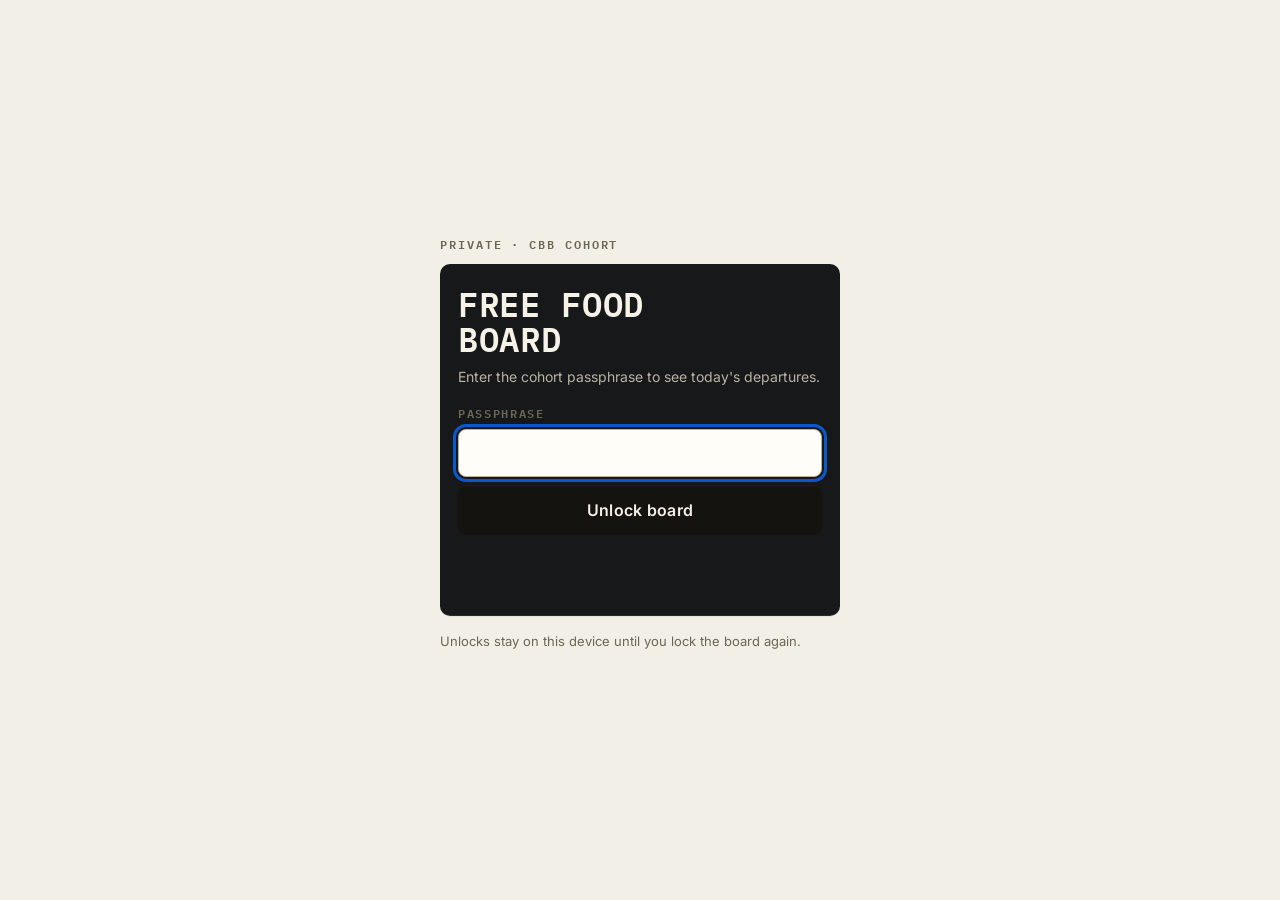
==== c-big-backs/index.html @ ddc3712e "Add the c-big-backs free food board A passphrase-gated page listing upcoming Yale events with free f" ====
<!doctype html>
<html lang="en">
<head>
<meta charset="utf-8">
<meta name="viewport" content="width=device-width, initial-scale=1, viewport-fit=cover">
<meta name="color-scheme" content="light dark">
<meta name="robots" content="noindex, nofollow">
<title>C Big Backs</title>
<link rel="preconnect" href="https://fonts.googleapis.com">
<link rel="preconnect" href="https://fonts.gstatic.com" crossorigin>
<link href="https://fonts.googleapis.com/css2?family=IBM+Plex+Mono:wght@400;500;600&family=Inter:wght@400;500;600;700&display=swap" rel="stylesheet">
<style>
:root{
  color-scheme: light dark;
  --bg:#f2efe7; --panel:#fffdf8; --board:#17181a; --board-ink:#f6f2e7;
  --ink:#141310; --ink2:#57503f; --dim:#6d6656;
  --rule:#d9d2c2; --rule2:#b9b1a0;
  --amber:#8a4b04; --amberbg:#ffe7c2;
  --go:#186339; --gobg:#d6efdf;
  --warn:#7a4a12; --warnbg:#f6e6cf;
  --focus:#0a58ca;
  --shadow:0 1px 0 rgba(0,0,0,.05);
  --topbar:56px;
}
@media (prefers-color-scheme: dark){
  :root{
    --bg:#0b0c0d; --panel:#141618; --board:#000; --board-ink:#ffd88a;
    --ink:#f1eee5; --ink2:#a9a396; --dim:#8f8a7d;
    --rule:#2b2e32; --rule2:#3d4147;
    --amber:#fbbf24; --amberbg:#3a2a05;
    --go:#5fd98d; --gobg:#0e2a1a;
    --warn:#e3b25f; --warnbg:#2e2409;
    --focus:#8cc6ff;
    --shadow:none;
  }
}
*{box-sizing:border-box}
body{
  margin:0; background:var(--bg); color:var(--ink);
  font:400 16px/1.45 Inter, system-ui, -apple-system, "Segoe UI", sans-serif;
  -webkit-text-size-adjust:100%;
}
.mono{font-family:"IBM Plex Mono", ui-monospace, SFMono-Regular, Menlo, monospace; font-variant-numeric:tabular-nums}
.wrap{max-width:720px; margin:0 auto; padding:0 12px 96px}
:focus-visible{outline:3px solid var(--focus); outline-offset:2px; border-radius:4px}
button{font:inherit; color:inherit}
a{color:inherit}

/* ---------- gate ---------- */
#gate, #boot{min-height:100svh; display:grid; place-items:center; padding:24px 16px}
.gatecard{width:100%; max-width:400px}
.gatemark{
  font-family:"IBM Plex Mono",monospace; font-weight:600; letter-spacing:.16em;
  font-size:12px; color:var(--dim); text-transform:uppercase; margin-bottom:10px;
}
.gateflap{
  background:var(--board); color:var(--board-ink); border-radius:10px;
  padding:22px 18px; box-shadow:var(--shadow);
  border-bottom:1px solid rgba(255,255,255,.08);
}
.gateflap h1{
  margin:0; font-family:"IBM Plex Mono",monospace; font-weight:600;
  font-size:clamp(26px,8vw,34px); line-height:1.05; letter-spacing:.02em;
}
.gateflap p{margin:10px 0 0; font-size:14px; color:#b9b3a4}
.gateform{margin-top:18px}
label.lbl{
  display:block; font-size:12px; letter-spacing:.14em; text-transform:uppercase;
  font-weight:600; color:var(--dim); margin-bottom:6px; font-family:"IBM Plex Mono",monospace;
}
input[type=password], input[type=text]{
  width:100%; min-height:48px; padding:12px 14px; font:500 17px/1.2 "IBM Plex Mono",monospace;
  background:var(--panel); color:var(--ink); border:1.5px solid var(--rule2); border-radius:8px;
}
input[aria-invalid=true]{border-color:#b32020}
@media (prefers-color-scheme: dark){input[aria-invalid=true]{border-color:#ff8f8f}}
.btn{
  width:100%; min-height:48px; margin-top:10px; border:0; border-radius:8px;
  background:var(--ink); color:var(--bg); font-weight:600; letter-spacing:.02em; cursor:pointer;
}
.btn:hover{opacity:.9}
.btn[disabled]{opacity:.55; cursor:progress}
/* The flap is dark in both themes, so the error takes the light red that the
   dark palette already uses. Scoped past .gateflap p, which would otherwise win. */
.gateflap .err{
  margin:10px 0 0; min-height:20px; font-size:14px; font-weight:500; color:#ff9d9d;
}
.stat{
  margin:8px 0 0; min-height:18px; font-family:"IBM Plex Mono",monospace;
  font-size:12.5px; letter-spacing:.04em; color:#b9b3a4;
}
.gatefoot{margin-top:16px; font-size:13px; color:var(--dim)}

/* ---------- top bar ---------- */
.topbar{
  position:sticky; top:0; z-index:30; background:var(--bg);
  border-bottom:1.5px solid var(--rule2);
}
.topbar .row{
  max-width:720px; margin:0 auto; padding:0 12px; height:var(--topbar);
  display:flex; align-items:center; gap:10px;
}
.brand{
  font-family:"IBM Plex Mono",monospace; font-weight:600; font-size:13px;
  letter-spacing:.18em; text-transform:uppercase; white-space:nowrap;
}
.clock{
  margin-left:auto; font-family:"IBM Plex Mono",monospace; font-size:13px;
  font-variant-numeric:tabular-nums; color:var(--ink2);
}
.lock{
  min-height:44px; min-width:44px; padding:0 10px; background:none; border:1.5px solid var(--rule2);
  border-radius:8px; font-size:13px; font-weight:600; cursor:pointer; display:flex;
  align-items:center; gap:6px;
}

/* ---------- filters ---------- */
.filters{
  display:flex; gap:8px; padding:12px 0 4px; overflow-x:auto; scrollbar-width:none;
}
.filters::-webkit-scrollbar{display:none}
.chip{
  min-height:44px; padding:0 16px; border-radius:22px; border:1.5px solid var(--rule2);
  background:var(--panel); font-size:14px; font-weight:600; cursor:pointer; white-space:nowrap;
}
.chip[aria-pressed=true]{background:var(--ink); color:var(--bg); border-color:var(--ink)}
.chip .n{opacity:.6; font-weight:500; margin-left:6px; font-variant-numeric:tabular-nums}

/* ---------- hero / next departure ---------- */
.hero{
  background:var(--board); color:var(--board-ink); border-radius:12px; padding:16px;
  margin-top:8px; position:relative; overflow:hidden; border:1px solid var(--rule);
}
.hero .kicker{
  display:flex; align-items:center; gap:8px; font-family:"IBM Plex Mono",monospace;
  font-size:11px; letter-spacing:.2em; text-transform:uppercase; color:#c9c2b1;
}
.dotlive{
  width:9px; height:9px; border-radius:50%; background:#3ddc84; flex:none;
  box-shadow:0 0 0 0 rgba(61,220,132,.7); animation:pulse 2s infinite;
}
@keyframes pulse{70%{box-shadow:0 0 0 9px rgba(61,220,132,0)}100%{box-shadow:0 0 0 0 rgba(61,220,132,0)}}
.hero .time{
  font-family:"IBM Plex Mono",monospace; font-weight:600; font-variant-numeric:tabular-nums;
  font-size:clamp(52px,17vw,76px); line-height:.92; letter-spacing:-.02em; margin:6px 0 2px;
  display:flex; align-items:baseline; gap:10px;
}
.hero .time .mer{font-size:.32em; letter-spacing:.16em; color:#c9c2b1}
.hero .in{font-family:"IBM Plex Mono",monospace; font-size:14px; color:#f0c469}
.hero h2{margin:12px 0 4px; font-size:19px; line-height:1.25; font-weight:700}
.hero .where{font-size:14px; color:#c9c2b1}
.hero .food{
  display:inline-block; margin-top:12px; padding:7px 12px; border-radius:8px;
  background:rgba(255,255,255,.1); font-size:14px; font-weight:600;
}
.hero .open{
  display:block; margin-top:14px; min-height:44px; line-height:44px; text-align:center;
  border-radius:8px; background:var(--board-ink); color:#111; font-weight:700;
  text-decoration:none; font-size:15px;
}

/* ---------- day dividers ---------- */
.day{
  position:sticky; top:var(--topbar); z-index:20; background:var(--bg);
  display:flex; align-items:baseline; gap:10px; padding:22px 2px 6px;
  border-bottom:1.5px solid var(--rule2); margin-bottom:0;
}
.day h3{
  margin:0; font-family:"IBM Plex Mono",monospace; font-size:13px; font-weight:600;
  letter-spacing:.18em; text-transform:uppercase;
}
.day .date{font-family:"IBM Plex Mono",monospace; font-size:12px; color:var(--dim); margin-left:auto}

/* ---------- rows ---------- */
.ev{border-bottom:1px solid var(--rule)}
.evbtn{
  width:100%; background:none; border:0; padding:12px 2px; text-align:left; cursor:pointer;
  display:grid; grid-template-columns:76px 1fr 18px; gap:12px; align-items:start; min-height:56px;
}
.evbtn:hover{background:color-mix(in srgb, var(--panel) 70%, transparent)}
.evtime{
  font-family:"IBM Plex Mono",monospace; font-variant-numeric:tabular-nums;
  font-weight:600; font-size:19px; line-height:1.2; padding-top:1px;
}
.evtime .mer{font-size:11px; letter-spacing:.1em; color:var(--dim); display:block; margin-top:1px}
.evtitle{display:block; font-size:16px; font-weight:600; line-height:1.3}
.evmeta{display:block; font-size:13.5px; color:var(--ink2); margin-top:3px}
.evfood{display:block; font-size:14px; font-weight:600; color:var(--amber); margin-top:5px}
.tags{display:flex; flex-wrap:wrap; gap:6px; margin-top:7px}
.tag{
  font-family:"IBM Plex Mono",monospace; font-size:10.5px; letter-spacing:.1em; text-transform:uppercase;
  font-weight:600; padding:3px 7px; border-radius:5px; background:var(--panel);
  border:1px solid var(--rule2); color:var(--ink2);
}
.tag.now{background:var(--gobg); border-color:var(--go); color:var(--go)}
.tag.soft{background:var(--warnbg); border-color:var(--warn); color:var(--warn)}
.caret{
  justify-self:end; align-self:center; width:10px; height:10px; border-right:2px solid var(--dim);
  border-bottom:2px solid var(--dim); transform:rotate(45deg); transition:transform .18s ease;
}
.evbtn[aria-expanded=true] .caret{transform:rotate(225deg)}
.ev.live{background:linear-gradient(90deg, var(--gobg), transparent 55%); box-shadow:inset 3px 0 0 var(--go)}
.ev.soft .evtitle, .ev.soft .evmeta{color:var(--dim)}
.ev.soft .evtime{opacity:.72}
.ev.soft .evfood{color:var(--warn)}
.ev.soft{box-shadow:inset 3px 0 0 var(--rule2)}

/* ---------- details ---------- */
.det{padding:2px 2px 18px 88px; font-size:14.5px}
@media (max-width:420px){.det{padding-left:8px}}
.det p{margin:0 0 10px; color:var(--ink2)}
.dl{display:grid; grid-template-columns:auto 1fr; gap:4px 12px; margin:0 0 12px}
.dl dt{
  font-family:"IBM Plex Mono",monospace; font-size:11px; letter-spacing:.1em; text-transform:uppercase;
  color:var(--dim); padding-top:3px;
}
.dl dd{margin:0; font-size:14.5px}
.posterbtn{margin:0 0 12px; padding:0; border:0; background:none; cursor:pointer; display:block}
.posterbtn img{width:100%; max-width:280px; border-radius:8px; border:1px solid var(--rule2); display:block}
.golink{
  display:inline-flex; align-items:center; min-height:44px; padding:0 14px; border-radius:8px;
  border:1.5px solid var(--rule2); background:var(--panel); font-weight:600; font-size:14px;
  text-decoration:none; cursor:pointer;
}
.ai{
  margin-top:14px; border:1px solid var(--rule2); border-radius:10px; overflow:hidden;
  background:var(--panel);
}
.ai .aihd{
  display:flex; align-items:center; gap:8px; padding:9px 12px; border-bottom:1px solid var(--rule);
  font-family:"IBM Plex Mono",monospace; font-size:11px; letter-spacing:.14em; text-transform:uppercase;
  color:var(--dim);
}
.verdict{
  font-family:"IBM Plex Mono",monospace; font-size:11px; letter-spacing:.1em; font-weight:600;
  padding:3px 7px; border-radius:5px; margin-left:auto;
}
.v-free_food{background:var(--gobg); color:var(--go)}
.v-likely{background:var(--amberbg); color:var(--amber)}
.v-unclear{background:var(--warnbg); color:var(--warn)}
.ai .aibd{padding:12px}
.meter{display:flex; align-items:center; gap:10px; margin-bottom:10px}
.meter .bar{flex:1; height:8px; border-radius:5px; background:var(--rule); overflow:hidden}
.meter .fill{height:100%; background:var(--go)}
.meter.low .fill{background:var(--warn)}
.meter .num{
  font-family:"IBM Plex Mono",monospace; font-size:13px; font-weight:600; font-variant-numeric:tabular-nums;
}
.ai .why{margin:0 0 10px; color:var(--ink2)}
.ai blockquote{
  margin:0; padding:9px 11px; border-left:3px solid var(--rule2); background:var(--bg);
  border-radius:0 6px 6px 0; font-size:13.5px; color:var(--ink2);
}
.ai .stamp{margin:10px 0 0; font-family:"IBM Plex Mono",monospace; font-size:11px; color:var(--dim)}

/* ---------- lightbox ---------- */
.lb{
  position:fixed; inset:0; z-index:60; background:rgba(0,0,0,.9);
  display:flex; flex-direction:column; align-items:center; justify-content:center;
  gap:14px; padding:16px;
}
.lb img{max-width:100%; max-height:calc(100svh - 96px); border-radius:8px; object-fit:contain}
.lbclose{
  min-height:44px; padding:0 20px; border-radius:8px; border:1.5px solid rgba(255,255,255,.42);
  background:rgba(255,255,255,.1); color:#fff; font-weight:600; cursor:pointer;
}
body.lbopen{overflow:hidden}

/* ---------- empty / submit / how / footer ---------- */
.empty{
  text-align:center; padding:44px 16px; border:1.5px dashed var(--rule2); border-radius:12px;
  margin-top:16px; color:var(--ink2);
}
.empty strong{display:block; font-size:17px; color:var(--ink); margin-bottom:6px}
.submit, .how{
  margin-top:28px; background:var(--panel); border:1.5px solid var(--rule2); border-radius:12px; padding:16px;
}
.submit h3, .how h3{
  margin:0 0 8px; font-family:"IBM Plex Mono",monospace; font-size:13px; letter-spacing:.16em;
  text-transform:uppercase;
}
.submit p, .how p{margin:0 0 10px; font-size:14.5px; color:var(--ink2)}
.how p:last-child{margin-bottom:0}
.submit ol{margin:0 0 14px; padding-left:20px; font-size:14.5px; color:var(--ink2)}
.submit li{margin-bottom:4px}
.measure{
  font-family:"IBM Plex Mono",monospace; font-size:12.5px; line-height:1.6; color:var(--dim);
  border-top:1px solid var(--rule); padding-top:10px;
}
.mailto{
  display:flex; align-items:center; justify-content:center; min-height:48px; border-radius:8px;
  background:var(--ink); color:var(--bg); font-weight:700; text-decoration:none; font-size:15px;
}
.fine{font-size:12.5px; color:var(--dim); margin:10px 0 0}
footer{margin-top:24px; font-size:12.5px; color:var(--dim); text-align:center; line-height:1.7}
[hidden]{display:none !important}
.sr{position:absolute; width:1px; height:1px; overflow:hidden; clip:rect(0 0 0 0); white-space:nowrap}
@media (prefers-reduced-motion: reduce){
  *{animation:none !important; transition:none !important}
}
@media (min-width:600px){
  .evbtn{grid-template-columns:96px 1fr 18px}
  .hero{padding:22px}
  .hero h2{font-size:22px}
}
</style>
</head>
<body>
<main>
<!-- ============ BOOT (stored passphrase, decrypting) ============ -->
<section id="boot" hidden>
  <div class="gatecard">
    <div class="gatemark">Private · CBB cohort</div>
    <div class="gateflap">
      <h1>FREE FOOD<br>BOARD</h1>
      <p class="stat" id="bootstat" role="status">Unlocking the board…</p>
    </div>
  </div>
</section>

<!-- ============ PASSPHRASE GATE ============ -->
<section id="gate" hidden>
  <div class="gatecard">
    <div class="gatemark">Private · CBB cohort</div>
    <div class="gateflap">
      <h1>FREE FOOD<br>BOARD</h1>
      <p>Enter the cohort passphrase to see today's departures.</p>
      <form class="gateform" id="gateform" novalidate>
        <label class="lbl" for="pass">Passphrase</label>
        <input id="pass" type="password" autocomplete="current-password" autocapitalize="off"
               spellcheck="false" aria-describedby="gateerr gatestat" required>
        <button class="btn" type="submit" id="gatebtn">Unlock board</button>
        <p class="err" id="gateerr" role="alert"></p>
        <p class="stat" id="gatestat" role="status"></p>
      </form>
    </div>
    <p class="gatefoot">Unlocks stay on this device until you lock the board again.</p>
  </div>
</section>

<!-- ============ BOARD ============ -->
<div id="board" hidden>
  <div class="topbar">
    <div class="row">
      <span class="brand">Free Food · Departures</span>
      <span class="clock mono" id="clock" aria-hidden="true"></span>
      <button class="lock" id="lockbtn" type="button">Lock</button>
    </div>
  </div>

  <div class="wrap">
    <div class="filters" role="group" aria-label="Filter by time range">
      <button class="chip" type="button" data-f="today" aria-pressed="false">Today <span class="n" id="n-today"></span></button>
      <button class="chip" type="button" data-f="week" aria-pressed="true">This week <span class="n" id="n-week"></span></button>
      <button class="chip" type="button" data-f="all" aria-pressed="false">All <span class="n" id="n-all"></span></button>
    </div>

    <section id="hero" aria-label="Next event"></section>

    <div id="list"></div>
    <p class="sr" role="status" id="status"></p>

    <section class="submit" id="submitpanel">
      <h3>Saw food? Add it</h3>
      <p>Anyone with a university address can put an event on the board.</p>
      <ol>
        <li>Email <span class="mono" id="semail"></span> with <strong>FREE FOOD</strong> in the subject.</li>
        <li>Paste the announcement text, or attach a photo of the poster.</li>
        <li>It gets screened and appears here, credited to your first name and last initial.</li>
      </ol>
      <a class="mailto" id="mailtolink" href="#">Email a new event</a>
      <p class="fine">Only <span class="mono">.edu</span> senders are accepted. Anything else is dropped without a reply.</p>
    </section>

    <section class="how">
      <h3>How this works</h3>
      <p>Three sources feed the board: the public Yale events calendar, department announcement
         emails, and events people email in themselves.</p>
      <p>Every listing is screened by a Claude model before it reaches the board. The model decides
         whether the food is real and free, and its verdict, confidence, and the line of source text
         it leaned on are shown under each event, so you can judge the call yourself.</p>
      <p class="measure" id="measure" hidden></p>
    </section>

    <footer>
      <span id="updated"></span>
    </footer>
  </div>
</div>

<!-- ============ POSTER LIGHTBOX ============ -->
<div class="lb" id="lightbox" role="dialog" aria-modal="true" aria-label="Event poster" hidden>
  <img id="lbimg" alt="">
  <button class="lbclose" id="lbclose" type="button">Close poster</button>
</div>
</main>

<script>
/* ================= DATA =================
   The page ships with no event content. Everything below the gate comes from
   events.enc, which is PBKDF2 + AES-GCM over the JSON described in
   freefood/README.md and is only readable with the cohort passphrase. */
let DATA = null;
let BOX = null;                 // the parsed envelope, kept so a retry does not refetch
let INDEX = new Map();          // id -> event, for the poster lightbox

const b64 = s => Uint8Array.from(atob(s), c => c.charCodeAt(0));

function loadErr(){ const e = new Error("events.enc could not be loaded"); e.kind = "load"; return e; }

async function fetchBox(){
  if (BOX) return BOX;
  let res;
  try { res = await fetch("events.enc?v=" + Date.now(), { cache: "no-store" }); }
  catch(e){ throw loadErr(); }
  if (!res.ok) throw loadErr();
  let box;
  try { box = await res.json(); } catch(e){ throw loadErr(); }
  if (!box || !box.salt || !box.iv || !box.ct || !box.iter) throw loadErr();
  BOX = box;
  return box;
}

// Throws with kind "load" when the file is missing or malformed, and plainly
// (from crypto.subtle.decrypt) when the passphrase is wrong.
async function decryptBoard(pw){
  const box = await fetchBox();
  if (!window.crypto || !crypto.subtle) throw loadErr();
  const base = await crypto.subtle.importKey('raw', new TextEncoder().encode(pw), 'PBKDF2', false, ['deriveKey']);
  const key = await crypto.subtle.deriveKey(
    { name:'PBKDF2', salt:b64(box.salt), iterations:box.iter, hash:'SHA-256' },
    base, { name:'AES-GCM', length:256 }, false, ['decrypt']);
  const pt = await crypto.subtle.decrypt({ name:'AES-GCM', iv:b64(box.iv) }, key, b64(box.ct));
  const data = JSON.parse(new TextDecoder().decode(pt));
  data.events = (data.events || []).filter(e => e && e.start && e.id && e.eval);
  return data;
}

/* ================= TIME ================= */
const TZ = "America/New_York";
const fmt = (o) => new Intl.DateTimeFormat("en-US", Object.assign({timeZone:TZ}, o));
const fT   = fmt({hour:"numeric", minute:"2-digit"});
const fDay = fmt({weekday:"long"});
const fDat = fmt({month:"short", day:"numeric"});
const fFull= fmt({weekday:"short", month:"short", day:"numeric", hour:"numeric", minute:"2-digit"});
const fClk = fmt({hour:"numeric", minute:"2-digit"});
const fWd  = fmt({weekday:"short"});

// Day key in the board's timezone, so grouping never drifts with the viewer's clock.
const fKey = fmt({year:"numeric", month:"2-digit", day:"2-digit"});
const dayKey = (d) => fKey.format(d);

// "1:30 PM" -> { hm: "1:30", mer: "PM" }, so the board can set them at different sizes.
function splitTime(d){
  const parts = fT.formatToParts(d);
  const mer = (parts.find(p => p.type === "dayPeriod") || {value:""}).value;
  const hm = parts.filter(p => p.type === "hour" || p.type === "minute" ||
                              (p.type === "literal" && p.value === ":"))
                  .map(p => p.value).join("");
  return { hm, mer };
}

function boardNow(){ return new Date(); }

const endOf = (e) => e.end ? new Date(e.end) : new Date(new Date(e.start).getTime() + 60*60*1000);
const isLive = (e, now) => new Date(e.start) <= now && now < endOf(e);
const isOver = (e, now) => endOf(e) <= now;

function relative(start, now){
  const ms = start - now, m = Math.round(ms/60000);
  if (m < 60) return "in " + m + " min";
  const h = Math.floor(m/60), r = m % 60;
  if (h < 12) return "in " + h + "h" + (r ? " " + r + "m" : "");
  const d = Math.round(m/1440);
  return "in " + d + " day" + (d === 1 ? "" : "s");
}

function dayLabel(d, now){
  const k = dayKey(d), today = dayKey(now);
  const tm = new Date(now.getTime() + 864e5);
  if (k === today) return "Today";
  if (k === dayKey(tm)) return "Tomorrow";
  return fDay.format(d);
}

/* ================= GATE =================
   The salt is new on every publish, so the passphrase itself is what is
   remembered, not a derived key or an "unlocked" flag. */
const KEY = "ff.board.pass";
const boot = document.getElementById("boot");
const bootstat = document.getElementById("bootstat");
const gate = document.getElementById("gate");
const board = document.getElementById("board");
const gateerr = document.getElementById("gateerr");
const gatestat = document.getElementById("gatestat");
const gatebtn = document.getElementById("gatebtn");
const pass = document.getElementById("pass");

const LOAD_MSG = "The list could not be loaded. Check your connection and try again.";
const PASS_MSG = "That passphrase did not unlock the board. Check for a stray space and try again.";

function savedPass(){ try { return localStorage.getItem(KEY) || ""; } catch(e){ return ""; } }
function rememberPass(p){ try { localStorage.setItem(KEY, p); } catch(e){} }
function forgetPass(){ try { localStorage.removeItem(KEY); } catch(e){} }

function showGate(msg){
  boot.hidden = true;
  board.hidden = true;
  gate.hidden = false;
  gateerr.textContent = msg || "";
  gatestat.textContent = "";
  pass.focus();
}

function showBoard(){
  boot.hidden = true;
  gate.hidden = true;
  board.hidden = false;
  INDEX = new Map(DATA.events.map(e => [e.id, e]));
  fillSubmit();
  fillMeasure();
  sig = null;
  render();
  tick();
}

function busy(on){
  gatebtn.disabled = on;
  gatebtn.textContent = on ? "Unlocking…" : "Unlock board";
  gatestat.textContent = on ? "Fetching the list and deriving the key. This takes a moment on a phone." : "";
}

document.getElementById("gateform").addEventListener("submit", async (ev) => {
  ev.preventDefault();
  const value = pass.value.trim();
  gateerr.textContent = "";
  if (!value){
    pass.setAttribute("aria-invalid","true");
    gateerr.textContent = PASS_MSG;
    pass.focus();
    return;
  }
  busy(true);
  try {
    DATA = await decryptBoard(value);
  } catch(err){
    busy(false);
    if (err && err.kind === "load"){
      pass.removeAttribute("aria-invalid");
      gateerr.textContent = LOAD_MSG;
    } else {
      pass.setAttribute("aria-invalid","true");
      gateerr.textContent = PASS_MSG;
    }
    pass.focus();
    return;
  }
  busy(false);
  pass.removeAttribute("aria-invalid");
  pass.value = "";
  rememberPass(value);
  showBoard();
});

document.getElementById("lockbtn").addEventListener("click", () => {
  forgetPass();
  DATA = null; BOX = null; INDEX = new Map();
  document.getElementById("list").innerHTML = "";
  document.getElementById("hero").innerHTML = "";
  pass.value = "";
  pass.removeAttribute("aria-invalid");
  showGate("");
});

/* ================= RENDER ================= */
let filter = "week";
const esc = (s) => String(s == null ? "" : s).replace(/[&<>"]/g, c => ({"&":"&amp;","<":"&lt;",">":"&gt;",'"':"&quot;"}[c]));
const SRC = { calendar:"Yale calendar", inbox:"Email announcement", submitted:"Submitted" };
const VERD = { free_food:"Free food", likely:"Likely", unclear:"Unclear" };
const srcLabel = (e) => SRC[e.source] || "Source";
const isPosterUrl = (e) => typeof e.url === "string" && e.url.indexOf("#poster-") === 0;

// "This week" = today through the end of the coming Sunday, counted in board time
// by walking whole days rather than by adding milliseconds, so a DST shift or a
// late-evening "now" cannot push the boundary onto the wrong date.
function weekKeys(now){
  const keys = new Set();
  let d = new Date(now);
  for (let i = 0; i < 8; i++){
    keys.add(dayKey(d));
    if (fWd.format(d) === "Sun") break;
    d = new Date(d.getTime() + 864e5);
  }
  return keys;
}

function inRange(e, now, f, wk){
  if (f === "all") return true;
  const s = new Date(e.start);
  if (f === "today") return dayKey(s) === dayKey(now);
  return (wk || weekKeys(now)).has(dayKey(s));
}

function eventRow(e, now){
  const s = new Date(e.start);
  const t = splitTime(s);
  const live = isLive(e, now);
  const soft = e.eval.confidence < 0.7;
  const tags = [];
  if (live) tags.push('<span class="tag now">Happening now</span>');
  tags.push('<span class="tag">' + esc(srcLabel(e)) + (e.submitted_by ? " · " + esc(e.submitted_by) : "") + '</span>');
  if (soft) tags.push('<span class="tag soft">' + esc(VERD[e.eval.verdict] || e.eval.verdict) + " · " + e.eval.confidence.toFixed(2) + '</span>');

  return '' +
  '<article class="ev' + (live ? " live" : "") + (soft ? " soft" : "") + '">' +
    '<h4 class="sr">' + esc(e.title) + '</h4>' +
    '<button class="evbtn" type="button" aria-expanded="false" aria-controls="d-' + esc(e.id) + '" data-id="' + esc(e.id) + '">' +
      '<span class="evtime">' + esc(t.hm) + '<span class="mer">' + esc(t.mer) + (live ? " · NOW" : "") + '</span></span>' +
      '<span>' +
        '<span class="evtitle">' + esc(e.title) + '</span>' +
        '<span class="evmeta">' + esc(e.location) + (e.room ? " · " + esc(e.room) : "") + '</span>' +
        (e.food ? '<span class="evfood">' + esc(e.food) + '</span>' : "") +
        '<span class="tags">' + tags.join("") + '</span>' +
      '</span>' +
      '<span class="caret" aria-hidden="true"></span>' +
    '</button>' +
    '<div class="det" id="d-' + esc(e.id) + '" hidden>' + details(e) + '</div>' +
  '</article>';
}

function details(e){
  const ev = e.eval, pct = Math.round(ev.confidence * 100);
  const low = ev.confidence < 0.7;
  const poster = isPosterUrl(e) && e.poster && e.poster.src ? e.poster : null;
  let h = e.description ? '<p>' + esc(e.description) + '</p>' : "";
  if (poster){
    h += '<button class="posterbtn" type="button" data-poster="' + esc(e.id) + '">' +
         '<img src="' + esc(poster.src) + '" alt="' + esc(poster.alt || ("Poster for " + e.title)) + '"></button>';
  }
  h += '<dl class="dl">';
  if (e.host) h += '<dt>Host</dt><dd>' + esc(e.host) + '</dd>';
  h += '<dt>Where</dt><dd>' + esc(e.location) + (e.room ? ", " + esc(e.room) : "") + '</dd>';
  h += '<dt>Ends</dt><dd>' + (e.end ? esc(fT.format(new Date(e.end))) : "Not stated") + '</dd>';
  h += '<dt>Source</dt><dd>' +
       (e.source === "submitted" && e.submitted_by ? "Submitted by " + esc(e.submitted_by) : esc(srcLabel(e))) +
       '</dd>';
  if (e.added_at) h += '<dt>Added</dt><dd>' + esc(fFull.format(new Date(e.added_at))) + '</dd>';
  h += '</dl>';
  h += poster
    ? '<button class="golink" type="button" data-poster="' + esc(e.id) + '">Open the poster</button>'
    : '<a class="golink" href="' + esc(e.url) + '" target="_blank" rel="noopener">Open event page ↗</a>';
  h += '<div class="ai">' +
    '<div class="aihd">AI review <span class="verdict v-' + esc(ev.verdict) + '">' + esc(VERD[ev.verdict] || ev.verdict) + '</span></div>' +
    '<div class="aibd">' +
      '<div class="meter' + (low ? " low" : "") + '">' +
        '<span class="num">' + ev.confidence.toFixed(2) + '</span>' +
        '<span class="bar" role="img" aria-label="Confidence ' + pct + ' percent"><span class="fill" style="width:' + pct + '%"></span></span>' +
      '</div>' +
      '<p class="why">' + esc(ev.reasoning) + '</p>' +
      (ev.evidence ? '<blockquote>' + esc(ev.evidence) + '</blockquote>' : "") +
      '<p class="stamp">' + esc(ev.model) + (ev.evaluated_at ? " · " + esc(fFull.format(new Date(ev.evaluated_at))) : "") + '</p>' +
    '</div></div>';
  return h;
}

function heroHTML(e, now){
  if (!e) return "";
  const s = new Date(e.start);
  const t = splitTime(s);
  const live = isLive(e, now);
  return '' +
  '<div class="hero">' +
    '<div class="kicker">' + (live
      ? '<span class="dotlive"></span> Happening now · ends ' + esc(fT.format(endOf(e)))
      : 'Next departure · ' + esc(dayLabel(s, now))) + '</div>' +
    '<div class="time">' + esc(t.hm) + '<span class="mer">' + esc(t.mer) + '</span></div>' +
    (live ? '' : '<div class="in">' + esc(relative(s, now)) + '</div>') +
    '<h2>' + esc(e.title) + '</h2>' +
    '<div class="where">' + esc(e.location) + (e.room ? " · " + esc(e.room) : "") + '</div>' +
    (e.food ? '<div class="food">' + esc(e.food) + '</div>' : "") +
    '<a class="open" href="#d-' + esc(e.id) + '" data-jump="' + esc(e.id) + '">Details and AI review</a>' +
  '</div>';
}

let sig = null;

function render(){
  if (!DATA) return;
  const now = boardNow();
  const wk = weekKeys(now);
  const upcoming = DATA.events
    .filter(e => !isOver(e, now))
    .sort((a,b) => new Date(a.start) - new Date(b.start));

  document.getElementById("n-today").textContent = upcoming.filter(e => inRange(e, now, "today", wk)).length;
  document.getElementById("n-week").textContent  = upcoming.filter(e => inRange(e, now, "week", wk)).length;
  document.getElementById("n-all").textContent   = upcoming.length;

  const shown = upcoming.filter(e => inRange(e, now, filter, wk));

  // Repaint only when the board actually changes. The minute timer would
  // otherwise rebuild the list and snap every open details panel shut.
  const next = filter + "|" + shown.map(e => e.id + (isLive(e, now) ? "!" : "")).join(",") +
               "|" + (shown[0] ? relative(new Date(shown[0].start), now) : "");
  if (next === sig) return;
  sig = next;

  document.getElementById("hero").innerHTML = heroHTML(shown[0], now);
  document.getElementById("status").textContent =
    shown.length + (shown.length === 1 ? " event" : " events") + " on the board.";

  const list = document.getElementById("list");
  if (!shown.length){
    list.innerHTML = '<div class="empty"><strong>Nothing on the board.</strong>' +
      'No screened events in this range. Try <em>All</em>, or send one in below.</div>';
  } else {
    let html = "", key = null;
    shown.forEach(e => {
      const s = new Date(e.start), k = dayKey(s);
      if (k !== key){
        key = k;
        html += '<div class="day"><h3>' + esc(dayLabel(s, now)) + '</h3>' +
                '<span class="date">' + esc(fDat.format(s)) + '</span></div>';
      }
      html += eventRow(e, now);
    });
    list.innerHTML = html;
  }

  document.getElementById("updated").textContent = DATA.generated_at
    ? "Board updated " + fFull.format(new Date(DATA.generated_at)) + " · " + upcoming.length + " upcoming"
    : upcoming.length + " upcoming";
}

/* ================= POSTER LIGHTBOX ================= */
const lb = document.getElementById("lightbox");
const lbimg = document.getElementById("lbimg");
const lbclose = document.getElementById("lbclose");
let lbOpener = null;

function openPoster(id, opener){
  const e = INDEX.get(id);
  if (!e || !e.poster || !e.poster.src) return;
  lbimg.src = e.poster.src;
  lbimg.alt = e.poster.alt || ("Poster for " + e.title);
  lb.hidden = false;
  document.body.classList.add("lbopen");
  lbOpener = opener || null;
  lbclose.focus();
}

function closePoster(){
  if (lb.hidden) return;
  lb.hidden = true;
  document.body.classList.remove("lbopen");
  lbimg.removeAttribute("src");
  if (lbOpener) lbOpener.focus();
  lbOpener = null;
}

lbclose.addEventListener("click", closePoster);
lb.addEventListener("click", (ev) => { if (ev.target === lb) closePoster(); });
document.addEventListener("keydown", (ev) => { if (ev.key === "Escape") closePoster(); });

/* ================= INTERACTION ================= */
document.getElementById("list").addEventListener("click", (ev) => {
  const p = ev.target.closest("[data-poster]");
  if (p){ ev.preventDefault(); openPoster(p.getAttribute("data-poster"), p); return; }
  const btn = ev.target.closest(".evbtn");
  if (!btn) return;
  const panel = document.getElementById("d-" + btn.dataset.id);
  const open = btn.getAttribute("aria-expanded") === "true";
  btn.setAttribute("aria-expanded", open ? "false" : "true");
  panel.hidden = open;
});

document.getElementById("hero").addEventListener("click", (ev) => {
  const a = ev.target.closest("[data-jump]");
  if (!a) return;
  ev.preventDefault();
  const btn = document.querySelector('.evbtn[data-id="' + a.dataset.jump + '"]');
  if (!btn) return;
  if (btn.getAttribute("aria-expanded") !== "true") btn.click();
  btn.scrollIntoView({block:"center", behavior:
    matchMedia("(prefers-reduced-motion: reduce)").matches ? "auto" : "smooth"});
  btn.focus();
});

document.querySelectorAll(".chip").forEach(c => {
  c.addEventListener("click", () => {
    filter = c.dataset.f;
    document.querySelectorAll(".chip").forEach(o =>
      o.setAttribute("aria-pressed", String(o.dataset.f === filter)));
    render();
  });
});

/* ================= SUBMIT PANEL + MEASUREMENT ================= */
function fillSubmit(){
  const mail = DATA.submit_email;
  const panel = document.getElementById("submitpanel");
  if (!mail){ panel.hidden = true; return; }
  panel.hidden = false;
  document.getElementById("semail").textContent = mail;
  document.getElementById("mailtolink").href =
    "mailto:" + mail + "?subject=" + encodeURIComponent("FREE FOOD") +
    "&body=" + encodeURIComponent(
      "What: \nWhen: \nWhere (building + room): \nFood: \nLink or attach the poster photo: \n\nSent from the Free Food Board.");
}

// e.g. "Last checked against 23 hand-labelled events: precision 1.00, recall 1.00 (claude-haiku-4-5, Sep 9)"
function fillMeasure(){
  const el = document.getElementById("measure");
  const m = DATA.eval_measure;
  if (!m){ el.hidden = true; el.textContent = ""; return; }
  const when = m.measured_at ? ", " + fDat.format(new Date(m.measured_at)) : "";
  el.textContent =
    "Last checked against " + m.n + " hand-labelled events: precision " +
    Number(m.precision).toFixed(2) + ", recall " + Number(m.recall).toFixed(2) +
    " (" + m.model + when + ")";
  el.hidden = false;
}

/* ================= CLOCK ================= */
function tick(){
  if (!DATA) return;
  document.getElementById("clock").textContent = fClk.format(boardNow());
}
setInterval(() => { tick(); if (!board.hidden) render(); }, 60000);

/* ================= BOOT ================= */
(async function start(){
  const saved = savedPass();
  if (!saved){ showGate(""); return; }
  boot.hidden = false;
  try {
    DATA = await decryptBoard(saved);
  } catch(err){
    if (err && err.kind === "load"){
      showGate(LOAD_MSG);
    } else {
      forgetPass();
      showGate("The board's passphrase has changed. Enter the new one.");
    }
    return;
  }
  showBoard();
})();
</script>
</body>
</html>
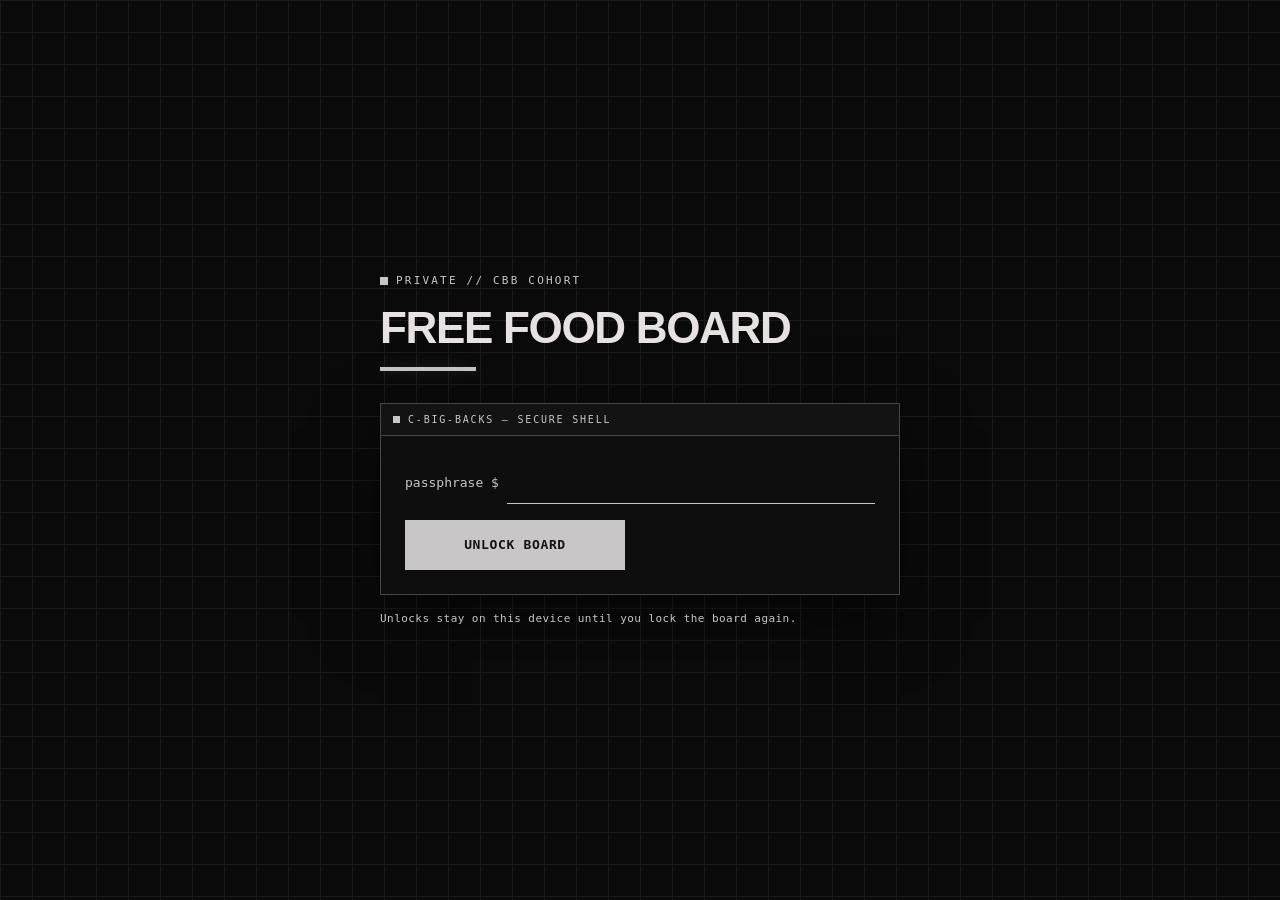
==== commit 4f8e84da: "Restyle the free food board to match the site Site tokens, fonts, buttons, nav and footer treatment," ====
--- a/c-big-backs/index.html
+++ b/c-big-backs/index.html
@@ -3,337 +3,458 @@
 <head>
 <meta charset="utf-8">
 <meta name="viewport" content="width=device-width, initial-scale=1, viewport-fit=cover">
-<meta name="color-scheme" content="light dark">
+<meta name="color-scheme" content="dark">
 <meta name="robots" content="noindex, nofollow">
 <title>C Big Backs</title>
 <link rel="preconnect" href="https://fonts.googleapis.com">
 <link rel="preconnect" href="https://fonts.gstatic.com" crossorigin>
-<link href="https://fonts.googleapis.com/css2?family=IBM+Plex+Mono:wght@400;500;600&family=Inter:wght@400;500;600;700&display=swap" rel="stylesheet">
+<link href="https://fonts.googleapis.com/css2?family=JetBrains+Mono:wght@400;500;700&family=Geist:wght@400;600;700&display=swap" rel="stylesheet">
+<link rel="icon" href="../favicon.svg">
 <style>
+/* Standalone page: the site's tokens (assets/css/tokens.css) and the component
+   conventions from assets/css/base.css are inlined rather than linked, so the
+   board stays a single self-contained file behind the passphrase. Values are
+   copied, not approximated. */
 :root{
-  color-scheme: light dark;
-  --bg:#f2efe7; --panel:#fffdf8; --board:#17181a; --board-ink:#f6f2e7;
-  --ink:#141310; --ink2:#57503f; --dim:#6d6656;
-  --rule:#d9d2c2; --rule2:#b9b1a0;
-  --amber:#8a4b04; --amberbg:#ffe7c2;
-  --go:#186339; --gobg:#d6efdf;
-  --warn:#7a4a12; --warnbg:#f6e6cf;
-  --focus:#0a58ca;
-  --shadow:0 1px 0 rgba(0,0,0,.05);
+  color-scheme: dark;
+
+  --color-bg:#0A0A0B;
+  --color-surface:#141313;
+  --color-surface-elevated:#1c1b1b;
+  --color-surface-lowest:#0e0e0e;
+  --color-surface-highest:#2b2a2a;
+  --color-border:#27272A;
+  --color-border-variant:#46464a;
+  --color-text:#e5e2e1;
+  --color-text-muted:#c7c6ca;
+  --color-primary:#c8c6c7;
+  --color-primary-on:#141313;
+  --color-danger:#ff9d9d;
+
+  --font-display:'Geist', sans-serif;
+  --font-mono:'JetBrains Mono', ui-monospace, SFMono-Regular, Menlo, monospace;
+
+  --space-unit:4px;
+  --space-1:calc(var(--space-unit) * 1);
+  --space-2:calc(var(--space-unit) * 2);
+  --space-3:calc(var(--space-unit) * 3);
+  --space-4:calc(var(--space-unit) * 4);
+  --space-6:calc(var(--space-unit) * 6);
+  --space-8:calc(var(--space-unit) * 8);
+  --space-12:calc(var(--space-unit) * 12);
+  --space-16:calc(var(--space-unit) * 16);
+
+  --radius:0px;
+  --grid-cell:32px;
   --topbar:56px;
 }
-@media (prefers-color-scheme: dark){
-  :root{
-    --bg:#0b0c0d; --panel:#141618; --board:#000; --board-ink:#ffd88a;
-    --ink:#f1eee5; --ink2:#a9a396; --dim:#8f8a7d;
-    --rule:#2b2e32; --rule2:#3d4147;
-    --amber:#fbbf24; --amberbg:#3a2a05;
-    --go:#5fd98d; --gobg:#0e2a1a;
-    --warn:#e3b25f; --warnbg:#2e2409;
-    --focus:#8cc6ff;
-    --shadow:none;
-  }
-}
-*{box-sizing:border-box}
+
+*, *::before, *::after{box-sizing:border-box}
 body{
-  margin:0; background:var(--bg); color:var(--ink);
-  font:400 16px/1.45 Inter, system-ui, -apple-system, "Segoe UI", sans-serif;
-  -webkit-text-size-adjust:100%;
-}
-.mono{font-family:"IBM Plex Mono", ui-monospace, SFMono-Regular, Menlo, monospace; font-variant-numeric:tabular-nums}
-.wrap{max-width:720px; margin:0 auto; padding:0 12px 96px}
-:focus-visible{outline:3px solid var(--focus); outline-offset:2px; border-radius:4px}
+  margin:0; background:var(--color-bg); color:var(--color-text);
+  font-family:var(--font-display); font-size:16px; line-height:1.5;
+  overflow-x:hidden; -webkit-text-size-adjust:100%;
+}
+img{max-width:100%; display:block}
+a{color:inherit; text-decoration:none}
 button{font:inherit; color:inherit}
-a{color:inherit}
-
-/* ---------- gate ---------- */
-#gate, #boot{min-height:100svh; display:grid; place-items:center; padding:24px 16px}
-.gatecard{width:100%; max-width:400px}
+
+/* Nothing in the board may widen the page: long unbroken tokens (a pasted URL
+   in a title, a run-on location string) break anywhere rather than pushing the
+   layout sideways. Belt and braces alongside the per-link max-width below. */
+h1,h2,h3,h4,p,li,dt,dd,span,a,blockquote,div{overflow-wrap:anywhere}
+a{max-width:100%}
+
+.mono{font-family:var(--font-mono); font-variant-numeric:tabular-nums}
+.wrap{max-width:720px; margin:0 auto; padding:0 var(--space-3) var(--space-16)}
+:focus-visible{outline:2px solid var(--color-primary); outline-offset:2px}
+[hidden]{display:none !important}
+.sr{position:absolute; width:1px; height:1px; overflow:hidden; clip:rect(0 0 0 0); white-space:nowrap}
+
+/* Grid background and the cursor-following grid glow, from base.css. */
+.u-grid-bg{
+  background-image:
+    linear-gradient(to right, var(--color-surface-elevated) 1px, transparent 1px),
+    linear-gradient(to bottom, var(--color-surface-elevated) 1px, transparent 1px);
+  background-size:var(--grid-cell) var(--grid-cell);
+}
+.u-cursor-glow{
+  position:absolute; inset:0; z-index:1; pointer-events:none;
+  background-image:
+    linear-gradient(to right, color-mix(in srgb, var(--color-primary) 45%, transparent) 1px, transparent 1px),
+    linear-gradient(to bottom, color-mix(in srgb, var(--color-primary) 45%, transparent) 1px, transparent 1px);
+  background-size:var(--grid-cell) var(--grid-cell);
+  -webkit-mask-image:radial-gradient(circle at var(--glow-x,50%) var(--glow-y,50%), black 0%, transparent 180px);
+  mask-image:radial-gradient(circle at var(--glow-x,50%) var(--glow-y,50%), black 0%, transparent 180px);
+  opacity:0; transition:opacity .4s ease;
+}
+.u-cursor-glow.has-pointer{opacity:1}
+@media (prefers-reduced-motion: reduce){ .u-cursor-glow{display:none} }
+
+/* Buttons, from base.css. */
+.btn{
+  font-family:var(--font-mono); font-weight:700; text-transform:uppercase; letter-spacing:.05em;
+  font-size:13px; padding:var(--space-3) var(--space-6); border:1px solid var(--color-border-variant);
+  background:transparent; color:var(--color-text); cursor:pointer;
+  transition:transform .2s ease, border-color .2s ease, background .2s ease, color .2s ease;
+  display:inline-flex; align-items:center; justify-content:center; gap:var(--space-2);
+  min-height:44px;
+}
+.btn--primary{background:var(--color-primary); color:var(--color-primary-on); border-color:var(--color-primary)}
+.btn--ghost{background:transparent; color:var(--color-text-muted); border-color:var(--color-border-variant)}
+.btn:hover{transform:translateY(-2px); border-color:var(--color-primary)}
+.btn--primary:hover{transform:translateY(-2px); opacity:.9}
+.btn--ghost:hover{transform:translateY(-2px); border-color:var(--color-primary); color:var(--color-text)}
+.btn[disabled]{opacity:.55; cursor:progress; transform:none}
+.btn--block{width:100%}
+
+/* ---------- gate: a terminal ---------- */
+#gate{
+  position:relative; min-height:100svh;
+  display:flex; flex-direction:column; justify-content:center;
+  padding:var(--space-12) var(--space-4);
+  transition:opacity .22s ease;
+}
+#gate.is-fading{opacity:0}
+.gatecard{position:relative; z-index:2; width:100%; max-width:520px; margin:0 auto}
 .gatemark{
-  font-family:"IBM Plex Mono",monospace; font-weight:600; letter-spacing:.16em;
-  font-size:12px; color:var(--dim); text-transform:uppercase; margin-bottom:10px;
-}
-.gateflap{
-  background:var(--board); color:var(--board-ink); border-radius:10px;
-  padding:22px 18px; box-shadow:var(--shadow);
-  border-bottom:1px solid rgba(255,255,255,.08);
-}
-.gateflap h1{
-  margin:0; font-family:"IBM Plex Mono",monospace; font-weight:600;
-  font-size:clamp(26px,8vw,34px); line-height:1.05; letter-spacing:.02em;
-}
-.gateflap p{margin:10px 0 0; font-size:14px; color:#b9b3a4}
-.gateform{margin-top:18px}
-label.lbl{
-  display:block; font-size:12px; letter-spacing:.14em; text-transform:uppercase;
-  font-weight:600; color:var(--dim); margin-bottom:6px; font-family:"IBM Plex Mono",monospace;
-}
-input[type=password], input[type=text]{
-  width:100%; min-height:48px; padding:12px 14px; font:500 17px/1.2 "IBM Plex Mono",monospace;
-  background:var(--panel); color:var(--ink); border:1.5px solid var(--rule2); border-radius:8px;
-}
-input[aria-invalid=true]{border-color:#b32020}
-@media (prefers-color-scheme: dark){input[aria-invalid=true]{border-color:#ff8f8f}}
-.btn{
-  width:100%; min-height:48px; margin-top:10px; border:0; border-radius:8px;
-  background:var(--ink); color:var(--bg); font-weight:600; letter-spacing:.02em; cursor:pointer;
-}
-.btn:hover{opacity:.9}
-.btn[disabled]{opacity:.55; cursor:progress}
-/* The flap is dark in both themes, so the error takes the light red that the
-   dark palette already uses. Scoped past .gateflap p, which would otherwise win. */
-.gateflap .err{
-  margin:10px 0 0; min-height:20px; font-size:14px; font-weight:500; color:#ff9d9d;
-}
-.stat{
-  margin:8px 0 0; min-height:18px; font-family:"IBM Plex Mono",monospace;
-  font-size:12.5px; letter-spacing:.04em; color:#b9b3a4;
-}
-.gatefoot{margin-top:16px; font-size:13px; color:var(--dim)}
-
-/* ---------- top bar ---------- */
+  font-family:var(--font-mono); font-size:11px; letter-spacing:.2em; text-transform:uppercase;
+  color:var(--color-primary); margin-bottom:var(--space-4);
+  display:flex; align-items:center; gap:var(--space-2);
+}
+.gatemark::before{content:''; width:8px; height:8px; background:var(--color-primary); flex:none}
+.gatetitle{
+  margin:0 0 var(--space-4); font-family:var(--font-display); font-weight:700;
+  text-transform:uppercase; letter-spacing:-.03em; line-height:1.05;
+  font-size:clamp(30px,9vw,44px);
+}
+.gaterule{
+  width:96px; height:4px; background:var(--color-primary);
+  box-shadow:0 0 15px rgba(200,198,199,.2); margin-bottom:var(--space-8);
+}
+.term{
+  border:1px solid var(--color-border-variant); background:var(--color-surface-lowest);
+  box-shadow:0 24px 60px rgba(0,0,0,.5);
+}
+.term__bar{
+  display:flex; align-items:center; gap:var(--space-2);
+  padding:var(--space-2) var(--space-3); border-bottom:1px solid var(--color-border-variant);
+  background:var(--color-surface); font-family:var(--font-mono); font-size:10px;
+  letter-spacing:.18em; text-transform:uppercase; color:var(--color-text-muted);
+}
+.term__bar span.dot{width:7px; height:7px; background:var(--color-primary); flex:none}
+.term__body{padding:var(--space-4); font-family:var(--font-mono); font-size:13px; line-height:1.8}
+.term__log{min-height:126px}
+.term__log:empty{min-height:0}
+.term__line{white-space:pre-wrap; color:var(--color-primary)}
+.term__line.is-err{color:var(--color-danger)}
+.term__line.is-dim{color:var(--color-text-muted)}
+/* Same block cursor the journey panel's `> cat …` flourish uses. */
+.term__line.is-typing::after{
+  content:''; display:inline-block; width:7px; height:13px; margin-left:2px;
+  vertical-align:-1px; background:var(--color-primary);
+  animation:term-cursor .5s step-end infinite;
+}
+@keyframes term-cursor{50%{opacity:0}}
+@media (prefers-reduced-motion: reduce){ .term__line.is-typing::after{animation:none} }
+
+.term__prompt{display:flex; align-items:center; gap:var(--space-2)}
+.term__ps1{
+  font-family:var(--font-mono); font-size:13px; color:var(--color-primary);
+  white-space:nowrap; overflow-wrap:normal;
+}
+.term__input{
+  flex:1 1 auto; min-width:0; background:transparent; border:0;
+  border-bottom:1px solid var(--color-border-variant); color:var(--color-text);
+  font:500 15px/1.4 var(--font-mono); letter-spacing:.2em;
+  min-height:44px; padding:0 2px;
+}
+.term__input:focus{outline:none; border-bottom-color:var(--color-primary)}
+.term__input[aria-invalid=true]{border-bottom-color:var(--color-danger)}
+.term__go{margin-top:var(--space-4)}
+.gatefoot{
+  margin:var(--space-4) 0 0; font-family:var(--font-mono); font-size:11px;
+  letter-spacing:.04em; color:var(--color-text-muted);
+}
+
+/* ---------- board shell ---------- */
+#board{opacity:1; transition:opacity .3s ease}
+#board.is-pending{opacity:0}
 .topbar{
-  position:sticky; top:0; z-index:30; background:var(--bg);
-  border-bottom:1.5px solid var(--rule2);
+  position:sticky; top:0; z-index:30;
+  background:color-mix(in srgb, var(--color-surface) 80%, transparent);
+  backdrop-filter:blur(20px); -webkit-backdrop-filter:blur(20px);
+  border-bottom:1px solid var(--color-border-variant);
 }
 .topbar .row{
-  max-width:720px; margin:0 auto; padding:0 12px; height:var(--topbar);
-  display:flex; align-items:center; gap:10px;
+  max-width:720px; margin:0 auto; padding:0 var(--space-3); height:var(--topbar);
+  display:flex; align-items:center; gap:var(--space-2);
 }
 .brand{
-  font-family:"IBM Plex Mono",monospace; font-weight:600; font-size:13px;
-  letter-spacing:.18em; text-transform:uppercase; white-space:nowrap;
-}
-.clock{
-  margin-left:auto; font-family:"IBM Plex Mono",monospace; font-size:13px;
-  font-variant-numeric:tabular-nums; color:var(--ink2);
-}
-.lock{
-  min-height:44px; min-width:44px; padding:0 10px; background:none; border:1.5px solid var(--rule2);
-  border-radius:8px; font-size:13px; font-weight:600; cursor:pointer; display:flex;
-  align-items:center; gap:6px;
-}
+  font-family:var(--font-mono); font-weight:700; font-size:13px; letter-spacing:.04em;
+  text-transform:uppercase; white-space:nowrap; overflow:hidden; text-overflow:ellipsis;
+}
+.clock{margin-left:auto; font-family:var(--font-mono); font-size:12px; color:var(--color-text-muted)}
+.lock{padding:0 var(--space-3); font-size:11px}
 
 /* ---------- filters ---------- */
-.filters{
-  display:flex; gap:8px; padding:12px 0 4px; overflow-x:auto; scrollbar-width:none;
-}
+.filters{display:flex; gap:var(--space-2); padding:var(--space-4) 0 var(--space-1); overflow-x:auto; scrollbar-width:none}
 .filters::-webkit-scrollbar{display:none}
 .chip{
-  min-height:44px; padding:0 16px; border-radius:22px; border:1.5px solid var(--rule2);
-  background:var(--panel); font-size:14px; font-weight:600; cursor:pointer; white-space:nowrap;
-}
-.chip[aria-pressed=true]{background:var(--ink); color:var(--bg); border-color:var(--ink)}
-.chip .n{opacity:.6; font-weight:500; margin-left:6px; font-variant-numeric:tabular-nums}
-
-/* ---------- hero / next departure ---------- */
+  flex:none; min-height:44px; padding:0 var(--space-4); border:1px solid var(--color-border-variant);
+  background:transparent; color:var(--color-text-muted); cursor:pointer; white-space:nowrap;
+  font-family:var(--font-mono); font-size:12px; font-weight:700; letter-spacing:.08em; text-transform:uppercase;
+  transition:border-color .2s ease, color .2s ease, background .2s ease;
+}
+.chip:hover{border-color:var(--color-primary); color:var(--color-text)}
+.chip[aria-pressed=true]{background:var(--color-primary); color:var(--color-primary-on); border-color:var(--color-primary)}
+.chip .n{opacity:.7; font-weight:500; margin-left:var(--space-2); font-variant-numeric:tabular-nums}
+
+/* ---------- hero: the next departure ---------- */
 .hero{
-  background:var(--board); color:var(--board-ink); border-radius:12px; padding:16px;
-  margin-top:8px; position:relative; overflow:hidden; border:1px solid var(--rule);
+  position:relative; overflow:hidden; margin-top:var(--space-2); padding:var(--space-4);
+  border:1px solid var(--color-border-variant); background:var(--color-surface-lowest);
+}
+.hero__bracket{
+  position:absolute; top:-1px; right:-1px; width:56px; height:56px; pointer-events:none;
+  border-top:2px solid var(--color-primary); border-right:2px solid var(--color-primary);
 }
 .hero .kicker{
-  display:flex; align-items:center; gap:8px; font-family:"IBM Plex Mono",monospace;
-  font-size:11px; letter-spacing:.2em; text-transform:uppercase; color:#c9c2b1;
+  position:relative; display:flex; align-items:center; gap:var(--space-2);
+  font-family:var(--font-mono); font-size:11px; letter-spacing:.2em; text-transform:uppercase;
+  color:var(--color-primary);
 }
 .dotlive{
-  width:9px; height:9px; border-radius:50%; background:#3ddc84; flex:none;
-  box-shadow:0 0 0 0 rgba(61,220,132,.7); animation:pulse 2s infinite;
-}
-@keyframes pulse{70%{box-shadow:0 0 0 9px rgba(61,220,132,0)}100%{box-shadow:0 0 0 0 rgba(61,220,132,0)}}
+  width:8px; height:8px; background:var(--color-primary); flex:none;
+  box-shadow:0 0 0 0 rgba(200,198,199,.7); animation:pulse 2s infinite;
+}
+@keyframes pulse{70%{box-shadow:0 0 0 9px rgba(200,198,199,0)}100%{box-shadow:0 0 0 0 rgba(200,198,199,0)}}
 .hero .time{
-  font-family:"IBM Plex Mono",monospace; font-weight:600; font-variant-numeric:tabular-nums;
-  font-size:clamp(52px,17vw,76px); line-height:.92; letter-spacing:-.02em; margin:6px 0 2px;
-  display:flex; align-items:baseline; gap:10px;
-}
-.hero .time .mer{font-size:.32em; letter-spacing:.16em; color:#c9c2b1}
-.hero .in{font-family:"IBM Plex Mono",monospace; font-size:14px; color:#f0c469}
-.hero h2{margin:12px 0 4px; font-size:19px; line-height:1.25; font-weight:700}
-.hero .where{font-size:14px; color:#c9c2b1}
+  position:relative; font-family:var(--font-mono); font-weight:700; font-variant-numeric:tabular-nums;
+  font-size:clamp(48px,16vw,72px); line-height:.92; letter-spacing:-.04em;
+  margin:var(--space-3) 0 var(--space-1); display:flex; align-items:baseline; gap:var(--space-2);
+}
+.hero .time .mer{font-size:.3em; letter-spacing:.16em; color:var(--color-primary)}
+.hero .in{position:relative; font-family:var(--font-mono); font-size:13px; color:var(--color-primary)}
+.hero h2{
+  position:relative; margin:var(--space-4) 0 var(--space-1);
+  font-family:var(--font-display); font-size:19px; font-weight:600; line-height:1.25; letter-spacing:-.01em;
+}
+.hero .where{position:relative; font-size:14px; color:var(--color-text-muted)}
 .hero .food{
-  display:inline-block; margin-top:12px; padding:7px 12px; border-radius:8px;
-  background:rgba(255,255,255,.1); font-size:14px; font-weight:600;
-}
-.hero .open{
-  display:block; margin-top:14px; min-height:44px; line-height:44px; text-align:center;
-  border-radius:8px; background:var(--board-ink); color:#111; font-weight:700;
-  text-decoration:none; font-size:15px;
-}
+  position:relative; display:inline-block; margin-top:var(--space-3); padding:var(--space-1) var(--space-2);
+  border:1px solid var(--color-border-variant); background:var(--color-surface-elevated);
+  font-family:var(--font-mono); font-size:11px; font-weight:700; letter-spacing:.1em;
+  text-transform:uppercase; color:var(--color-primary);
+}
+/* display:flex, not the .btn default inline-flex, so the CTA always starts its
+   own line under the inline food chip. */
+.hero .open{position:relative; display:flex; margin-top:var(--space-4); width:100%}
 
 /* ---------- day dividers ---------- */
 .day{
-  position:sticky; top:var(--topbar); z-index:20; background:var(--bg);
-  display:flex; align-items:baseline; gap:10px; padding:22px 2px 6px;
-  border-bottom:1.5px solid var(--rule2); margin-bottom:0;
+  position:sticky; top:var(--topbar); z-index:20; background:var(--color-bg);
+  display:flex; align-items:baseline; gap:var(--space-3);
+  padding:var(--space-6) var(--space-1) var(--space-2);
+  border-bottom:1px solid var(--color-border-variant);
 }
 .day h3{
-  margin:0; font-family:"IBM Plex Mono",monospace; font-size:13px; font-weight:600;
+  margin:0; font-family:var(--font-mono); font-size:13px; font-weight:700;
   letter-spacing:.18em; text-transform:uppercase;
 }
-.day .date{font-family:"IBM Plex Mono",monospace; font-size:12px; color:var(--dim); margin-left:auto}
+.day .date{
+  font-family:var(--font-mono); font-size:11px; letter-spacing:.1em; text-transform:uppercase;
+  color:var(--color-text-muted); margin-left:auto;
+}
 
 /* ---------- rows ---------- */
-.ev{border-bottom:1px solid var(--rule)}
+.ev{border-bottom:1px solid var(--color-border)}
 .evbtn{
-  width:100%; background:none; border:0; padding:12px 2px; text-align:left; cursor:pointer;
-  display:grid; grid-template-columns:76px 1fr 18px; gap:12px; align-items:start; min-height:56px;
-}
-.evbtn:hover{background:color-mix(in srgb, var(--panel) 70%, transparent)}
+  width:100%; background:none; border:0; padding:var(--space-3) var(--space-1); text-align:left;
+  cursor:pointer; display:grid; grid-template-columns:72px minmax(0,1fr) 14px; gap:var(--space-3);
+  align-items:start; min-height:56px; transition:background .2s ease;
+}
+.evbtn > span{min-width:0}
+.evbtn:hover{background:var(--color-surface-elevated)}
 .evtime{
-  font-family:"IBM Plex Mono",monospace; font-variant-numeric:tabular-nums;
-  font-weight:600; font-size:19px; line-height:1.2; padding-top:1px;
-}
-.evtime .mer{font-size:11px; letter-spacing:.1em; color:var(--dim); display:block; margin-top:1px}
-.evtitle{display:block; font-size:16px; font-weight:600; line-height:1.3}
-.evmeta{display:block; font-size:13.5px; color:var(--ink2); margin-top:3px}
-.evfood{display:block; font-size:14px; font-weight:600; color:var(--amber); margin-top:5px}
-.tags{display:flex; flex-wrap:wrap; gap:6px; margin-top:7px}
+  font-family:var(--font-mono); font-variant-numeric:tabular-nums; font-weight:700;
+  font-size:19px; line-height:1.2; letter-spacing:-.02em; padding-top:1px;
+}
+.evtime .mer{
+  display:block; margin-top:2px; font-size:10px; font-weight:500; letter-spacing:.12em;
+  text-transform:uppercase; color:var(--color-text-muted);
+}
+.evtitle{display:block; font-family:var(--font-display); font-size:16px; font-weight:600; line-height:1.3}
+.evmeta{display:block; font-size:13px; color:var(--color-text-muted); margin-top:var(--space-1)}
+.evfood{
+  display:block; margin-top:var(--space-1); font-family:var(--font-mono); font-size:11px;
+  font-weight:700; letter-spacing:.1em; text-transform:uppercase; color:var(--color-primary);
+}
+.tags{display:flex; flex-wrap:wrap; gap:var(--space-1); margin-top:var(--space-2)}
 .tag{
-  font-family:"IBM Plex Mono",monospace; font-size:10.5px; letter-spacing:.1em; text-transform:uppercase;
-  font-weight:600; padding:3px 7px; border-radius:5px; background:var(--panel);
-  border:1px solid var(--rule2); color:var(--ink2);
-}
-.tag.now{background:var(--gobg); border-color:var(--go); color:var(--go)}
-.tag.soft{background:var(--warnbg); border-color:var(--warn); color:var(--warn)}
+  font-family:var(--font-mono); font-size:10px; letter-spacing:.1em; text-transform:uppercase;
+  font-weight:700; padding:2px 6px; border:1px solid var(--color-border-variant);
+  background:var(--color-surface-elevated); color:var(--color-text-muted);
+}
+.tag.now{background:var(--color-primary); border-color:var(--color-primary); color:var(--color-primary-on)}
+.tag.soft{background:transparent; border-style:dashed; border-color:var(--color-border-variant); color:var(--color-text-muted)}
 .caret{
-  justify-self:end; align-self:center; width:10px; height:10px; border-right:2px solid var(--dim);
-  border-bottom:2px solid var(--dim); transform:rotate(45deg); transition:transform .18s ease;
-}
-.evbtn[aria-expanded=true] .caret{transform:rotate(225deg)}
-.ev.live{background:linear-gradient(90deg, var(--gobg), transparent 55%); box-shadow:inset 3px 0 0 var(--go)}
-.ev.soft .evtitle, .ev.soft .evmeta{color:var(--dim)}
+  justify-self:end; align-self:center; width:9px; height:9px;
+  border-right:2px solid var(--color-text-muted); border-bottom:2px solid var(--color-text-muted);
+  transform:rotate(45deg); transition:transform .18s ease;
+}
+.evbtn[aria-expanded=true] .caret{transform:rotate(225deg); border-color:var(--color-primary)}
+.ev.live{
+  background:linear-gradient(90deg, color-mix(in srgb, var(--color-primary) 9%, transparent), transparent 55%);
+  box-shadow:inset 3px 0 0 var(--color-primary);
+}
+.ev.soft{box-shadow:inset 3px 0 0 var(--color-border-variant)}
+.ev.soft .evtitle, .ev.soft .evmeta{color:var(--color-text-muted)}
 .ev.soft .evtime{opacity:.72}
-.ev.soft .evfood{color:var(--warn)}
-.ev.soft{box-shadow:inset 3px 0 0 var(--rule2)}
+.ev.soft .evfood{color:var(--color-text-muted)}
 
 /* ---------- details ---------- */
-.det{padding:2px 2px 18px 88px; font-size:14.5px}
-@media (max-width:420px){.det{padding-left:8px}}
-.det p{margin:0 0 10px; color:var(--ink2)}
-.dl{display:grid; grid-template-columns:auto 1fr; gap:4px 12px; margin:0 0 12px}
+.det{padding:var(--space-1) var(--space-1) var(--space-4) 84px; font-size:14px}
+@media (max-width:460px){ .det{padding-left:var(--space-2)} }
+.det p{margin:0 0 var(--space-3); color:var(--color-text-muted); line-height:1.6}
+.dl{display:grid; grid-template-columns:auto minmax(0,1fr); gap:var(--space-1) var(--space-3); margin:0 0 var(--space-3)}
 .dl dt{
-  font-family:"IBM Plex Mono",monospace; font-size:11px; letter-spacing:.1em; text-transform:uppercase;
-  color:var(--dim); padding-top:3px;
-}
-.dl dd{margin:0; font-size:14.5px}
-.posterbtn{margin:0 0 12px; padding:0; border:0; background:none; cursor:pointer; display:block}
-.posterbtn img{width:100%; max-width:280px; border-radius:8px; border:1px solid var(--rule2); display:block}
-.golink{
-  display:inline-flex; align-items:center; min-height:44px; padding:0 14px; border-radius:8px;
-  border:1.5px solid var(--rule2); background:var(--panel); font-weight:600; font-size:14px;
-  text-decoration:none; cursor:pointer;
-}
-.ai{
-  margin-top:14px; border:1px solid var(--rule2); border-radius:10px; overflow:hidden;
-  background:var(--panel);
-}
+  font-family:var(--font-mono); font-size:11px; letter-spacing:.1em; text-transform:uppercase;
+  color:var(--color-primary); padding-top:3px;
+}
+.dl dd{margin:0; font-size:14px; min-width:0}
+.posterbtn{margin:0 0 var(--space-3); padding:0; border:0; background:none; cursor:pointer; display:block}
+.posterbtn img{width:100%; max-width:280px; border:1px solid var(--color-border-variant)}
+/* Every outbound link is a labelled control, never a printed URL, and it can
+   never be wider than its column. */
+.golink{max-width:100%; text-align:center}
+.ai{margin-top:var(--space-4); border:1px solid var(--color-border-variant); background:var(--color-surface-elevated)}
 .ai .aihd{
-  display:flex; align-items:center; gap:8px; padding:9px 12px; border-bottom:1px solid var(--rule);
-  font-family:"IBM Plex Mono",monospace; font-size:11px; letter-spacing:.14em; text-transform:uppercase;
-  color:var(--dim);
+  display:flex; align-items:center; gap:var(--space-2); padding:var(--space-2) var(--space-3);
+  border-bottom:1px solid var(--color-border);
+  font-family:var(--font-mono); font-size:11px; letter-spacing:.14em; text-transform:uppercase;
+  color:var(--color-text-muted);
 }
 .verdict{
-  font-family:"IBM Plex Mono",monospace; font-size:11px; letter-spacing:.1em; font-weight:600;
-  padding:3px 7px; border-radius:5px; margin-left:auto;
-}
-.v-free_food{background:var(--gobg); color:var(--go)}
-.v-likely{background:var(--amberbg); color:var(--amber)}
-.v-unclear{background:var(--warnbg); color:var(--warn)}
-.ai .aibd{padding:12px}
-.meter{display:flex; align-items:center; gap:10px; margin-bottom:10px}
-.meter .bar{flex:1; height:8px; border-radius:5px; background:var(--rule); overflow:hidden}
-.meter .fill{height:100%; background:var(--go)}
-.meter.low .fill{background:var(--warn)}
+  font-family:var(--font-mono); font-size:10px; letter-spacing:.1em; text-transform:uppercase;
+  font-weight:700; padding:2px 6px; margin-left:auto; white-space:nowrap; border:1px solid transparent;
+}
+.v-free_food{background:var(--color-primary); color:var(--color-primary-on); border-color:var(--color-primary)}
+.v-likely{border-color:var(--color-primary); color:var(--color-primary)}
+.v-unclear{border-style:dashed; border-color:var(--color-border-variant); color:var(--color-text-muted)}
+.ai .aibd{padding:var(--space-3)}
+.meter{display:flex; align-items:center; gap:var(--space-3); margin-bottom:var(--space-3)}
+.meter .bar{flex:1; min-width:0; height:6px; background:var(--color-border); overflow:hidden}
+.meter .fill{height:100%; background:var(--color-primary)}
+.meter.low .fill{background:color-mix(in srgb, var(--color-primary) 45%, var(--color-border))}
 .meter .num{
-  font-family:"IBM Plex Mono",monospace; font-size:13px; font-weight:600; font-variant-numeric:tabular-nums;
-}
-.ai .why{margin:0 0 10px; color:var(--ink2)}
+  font-family:var(--font-mono); font-size:13px; font-weight:700; font-variant-numeric:tabular-nums;
+}
+.ai .why{margin:0 0 var(--space-3); color:var(--color-text-muted)}
 .ai blockquote{
-  margin:0; padding:9px 11px; border-left:3px solid var(--rule2); background:var(--bg);
-  border-radius:0 6px 6px 0; font-size:13.5px; color:var(--ink2);
-}
-.ai .stamp{margin:10px 0 0; font-family:"IBM Plex Mono",monospace; font-size:11px; color:var(--dim)}
+  margin:0; padding:var(--space-2) var(--space-3); border-left:2px solid var(--color-border-variant);
+  background:var(--color-surface-lowest); font-size:13px; color:var(--color-text-muted); line-height:1.6;
+}
+.ai .stamp{
+  margin:var(--space-3) 0 0; font-family:var(--font-mono); font-size:11px;
+  letter-spacing:.04em; color:var(--color-text-muted);
+}
 
 /* ---------- lightbox ---------- */
 .lb{
-  position:fixed; inset:0; z-index:60; background:rgba(0,0,0,.9);
+  position:fixed; inset:0; z-index:60; background:rgba(0,0,0,.92);
   display:flex; flex-direction:column; align-items:center; justify-content:center;
-  gap:14px; padding:16px;
-}
-.lb img{max-width:100%; max-height:calc(100svh - 96px); border-radius:8px; object-fit:contain}
-.lbclose{
-  min-height:44px; padding:0 20px; border-radius:8px; border:1.5px solid rgba(255,255,255,.42);
-  background:rgba(255,255,255,.1); color:#fff; font-weight:600; cursor:pointer;
-}
+  gap:var(--space-4); padding:var(--space-4);
+}
+.lb img{max-width:100%; max-height:calc(100svh - 110px); object-fit:contain; border:1px solid var(--color-border-variant)}
 body.lbopen{overflow:hidden}
 
 /* ---------- empty / submit / how / footer ---------- */
 .empty{
-  text-align:center; padding:44px 16px; border:1.5px dashed var(--rule2); border-radius:12px;
-  margin-top:16px; color:var(--ink2);
-}
-.empty strong{display:block; font-size:17px; color:var(--ink); margin-bottom:6px}
+  text-align:center; padding:var(--space-12) var(--space-4); margin-top:var(--space-4);
+  border:1px dashed var(--color-border-variant); color:var(--color-text-muted);
+}
+.empty strong{
+  display:block; margin-bottom:var(--space-2); font-family:var(--font-mono); font-size:13px;
+  letter-spacing:.16em; text-transform:uppercase; color:var(--color-text);
+}
 .submit, .how{
-  margin-top:28px; background:var(--panel); border:1.5px solid var(--rule2); border-radius:12px; padding:16px;
+  margin-top:var(--space-8); padding:var(--space-6);
+  border:1px solid var(--color-border-variant); background:var(--color-surface-elevated);
 }
 .submit h3, .how h3{
-  margin:0 0 8px; font-family:"IBM Plex Mono",monospace; font-size:13px; letter-spacing:.16em;
-  text-transform:uppercase;
-}
-.submit p, .how p{margin:0 0 10px; font-size:14.5px; color:var(--ink2)}
+  margin:0 0 var(--space-3); font-family:var(--font-mono); font-size:13px; font-weight:700;
+  letter-spacing:.16em; text-transform:uppercase;
+}
+.submit p, .how p{margin:0 0 var(--space-3); font-size:14px; line-height:1.6; color:var(--color-text-muted)}
 .how p:last-child{margin-bottom:0}
-.submit ol{margin:0 0 14px; padding-left:20px; font-size:14.5px; color:var(--ink2)}
-.submit li{margin-bottom:4px}
+.submit ol{margin:0 0 var(--space-3); padding-left:var(--space-6); font-size:14px; line-height:1.7; color:var(--color-text-muted)}
+.submit li{margin-bottom:var(--space-1)}
+.addr{
+  display:inline-block; max-width:100%; padding:1px 5px;
+  border:1px solid var(--color-border-variant); background:var(--color-surface-lowest);
+  font-family:var(--font-mono); font-size:13px; color:var(--color-text);
+}
+.fine{margin:var(--space-3) 0 0; font-family:var(--font-mono); font-size:11px; letter-spacing:.04em; color:var(--color-text-muted)}
 .measure{
-  font-family:"IBM Plex Mono",monospace; font-size:12.5px; line-height:1.6; color:var(--dim);
-  border-top:1px solid var(--rule); padding-top:10px;
-}
-.mailto{
-  display:flex; align-items:center; justify-content:center; min-height:48px; border-radius:8px;
-  background:var(--ink); color:var(--bg); font-weight:700; text-decoration:none; font-size:15px;
-}
-.fine{font-size:12.5px; color:var(--dim); margin:10px 0 0}
-footer{margin-top:24px; font-size:12.5px; color:var(--dim); text-align:center; line-height:1.7}
-[hidden]{display:none !important}
-.sr{position:absolute; width:1px; height:1px; overflow:hidden; clip:rect(0 0 0 0); white-space:nowrap}
+  margin:0; padding-top:var(--space-3); border-top:1px solid var(--color-border);
+  font-family:var(--font-mono); font-size:11px; line-height:1.7; letter-spacing:.04em;
+  color:var(--color-text-muted);
+}
+.site-footer{
+  display:flex; flex-wrap:wrap; gap:var(--space-4); justify-content:space-between; align-items:center;
+  margin-top:var(--space-12); padding:var(--space-4) var(--space-4);
+  border-top:1px solid var(--color-border-variant); background:var(--color-surface-lowest);
+  font-family:var(--font-mono); font-size:11px; letter-spacing:.04em;
+  color:var(--color-text-muted); text-transform:uppercase;
+}
+.site-footer__links{display:flex; gap:var(--space-6)}
+.site-footer__links a:hover{color:var(--color-text)}
+.text-accent{color:var(--color-primary)}
+
 @media (prefers-reduced-motion: reduce){
-  *{animation:none !important; transition:none !important}
+  *, *::before, *::after{
+    animation-duration:.001ms !important; animation-iteration-count:1 !important;
+    transition-duration:.001ms !important;
+  }
 }
 @media (min-width:600px){
-  .evbtn{grid-template-columns:96px 1fr 18px}
-  .hero{padding:22px}
+  .evbtn{grid-template-columns:92px minmax(0,1fr) 14px}
+  .hero{padding:var(--space-6)}
   .hero h2{font-size:22px}
+  .hero .open{width:280px}
+  .term__body{padding:var(--space-6)}
+  .term__go{width:auto; min-width:220px}
 }
 </style>
 </head>
 <body>
 <main>
-<!-- ============ BOOT (stored passphrase, decrypting) ============ -->
-<section id="boot" hidden>
+<!-- ============ PASSPHRASE GATE (terminal) ============ -->
+<section id="gate" class="u-grid-bg" hidden>
+  <div class="u-cursor-glow" aria-hidden="true"></div>
   <div class="gatecard">
-    <div class="gatemark">Private · CBB cohort</div>
-    <div class="gateflap">
-      <h1>FREE FOOD<br>BOARD</h1>
-      <p class="stat" id="bootstat" role="status">Unlocking the board…</p>
+    <div class="gatemark">Private // CBB cohort</div>
+    <h1 class="gatetitle">Free Food Board</h1>
+    <div class="gaterule" aria-hidden="true"></div>
+
+    <div class="term">
+      <div class="term__bar"><span class="dot" aria-hidden="true"></span> c-big-backs — secure shell</div>
+      <div class="term__body">
+        <div class="term__log" id="termlog" role="status" aria-live="polite"></div>
+        <form class="gateform" id="gateform" novalidate>
+          <div class="term__prompt">
+            <label class="sr" for="pass">Cohort passphrase</label>
+            <span class="term__ps1" aria-hidden="true">passphrase&nbsp;$</span>
+            <input class="term__input" id="pass" type="password" autocomplete="current-password"
+                   autocapitalize="off" spellcheck="false" aria-describedby="gateerr" required>
+          </div>
+          <button class="btn btn--primary btn--block term__go" type="submit" id="gatebtn">Unlock board</button>
+          <p class="err sr" id="gateerr" role="alert"></p>
+        </form>
+      </div>
     </div>
-  </div>
-</section>
-
-<!-- ============ PASSPHRASE GATE ============ -->
-<section id="gate" hidden>
-  <div class="gatecard">
-    <div class="gatemark">Private · CBB cohort</div>
-    <div class="gateflap">
-      <h1>FREE FOOD<br>BOARD</h1>
-      <p>Enter the cohort passphrase to see today's departures.</p>
-      <form class="gateform" id="gateform" novalidate>
-        <label class="lbl" for="pass">Passphrase</label>
-        <input id="pass" type="password" autocomplete="current-password" autocapitalize="off"
-               spellcheck="false" aria-describedby="gateerr gatestat" required>
-        <button class="btn" type="submit" id="gatebtn">Unlock board</button>
-        <p class="err" id="gateerr" role="alert"></p>
-        <p class="stat" id="gatestat" role="status"></p>
-      </form>
-    </div>
+
     <p class="gatefoot">Unlocks stay on this device until you lock the board again.</p>
   </div>
 </section>
@@ -342,9 +463,9 @@
 <div id="board" hidden>
   <div class="topbar">
     <div class="row">
-      <span class="brand">Free Food · Departures</span>
-      <span class="clock mono" id="clock" aria-hidden="true"></span>
-      <button class="lock" id="lockbtn" type="button">Lock</button>
+      <span class="brand">Free_Food // Departures</span>
+      <span class="clock" id="clock" aria-hidden="true"></span>
+      <button class="btn btn--ghost lock" id="lockbtn" type="button">Lock</button>
     </div>
   </div>
 
@@ -364,11 +485,10 @@
       <h3>Saw food? Add it</h3>
       <p>Anyone with a university address can put an event on the board.</p>
       <ol>
-        <li>Email <span class="mono" id="semail"></span> with <strong>FREE FOOD</strong> in the subject.</li>
+        <li>Email <span class="addr" id="semail"></span> with <strong>FREE FOOD</strong> in the subject.</li>
         <li>Paste the announcement text, or attach a photo of the poster.</li>
         <li>It gets screened and appears here, credited to your first name and last initial.</li>
       </ol>
-      <a class="mailto" id="mailtolink" href="#">Email a new event</a>
       <p class="fine">Only <span class="mono">.edu</span> senders are accepted. Anything else is dropped without a reply.</p>
     </section>
 
@@ -381,17 +501,20 @@
          it leaned on are shown under each event, so you can judge the call yourself.</p>
       <p class="measure" id="measure" hidden></p>
     </section>
-
-    <footer>
-      <span id="updated"></span>
-    </footer>
   </div>
+
+  <footer class="site-footer">
+    <div class="site-footer__copy">© 2026 <span class="text-accent">DAANISH_Q_SYSTEMS</span> · <span id="updated"></span></div>
+    <div class="site-footer__links">
+      <a href="https://daanishqureshi.com/" target="_blank" rel="noopener">Portfolio</a>
+    </div>
+  </footer>
 </div>
 
 <!-- ============ POSTER LIGHTBOX ============ -->
 <div class="lb" id="lightbox" role="dialog" aria-modal="true" aria-label="Event poster" hidden>
   <img id="lbimg" alt="">
-  <button class="lbclose" id="lbclose" type="button">Close poster</button>
+  <button class="btn btn--ghost" id="lbclose" type="button">Close poster</button>
 </div>
 </main>
 
@@ -487,14 +610,13 @@
    The salt is new on every publish, so the passphrase itself is what is
    remembered, not a derived key or an "unlocked" flag. */
 const KEY = "ff.board.pass";
-const boot = document.getElementById("boot");
-const bootstat = document.getElementById("bootstat");
 const gate = document.getElementById("gate");
 const board = document.getElementById("board");
 const gateerr = document.getElementById("gateerr");
-const gatestat = document.getElementById("gatestat");
 const gatebtn = document.getElementById("gatebtn");
+const gateform = document.getElementById("gateform");
 const pass = document.getElementById("pass");
+const termlog = document.getElementById("termlog");
 
 const LOAD_MSG = "The list could not be loaded. Check your connection and try again.";
 const PASS_MSG = "That passphrase did not unlock the board. Check for a stray space and try again.";
@@ -503,49 +625,146 @@
 function rememberPass(p){ try { localStorage.setItem(KEY, p); } catch(e){} }
 function forgetPass(){ try { localStorage.removeItem(KEY); } catch(e){} }
 
+/* ---------- terminal ----------
+   A boot sequence typed line by line, in the spirit of the journey panel's
+   `> cat …` flourish and the home page's boot overlay. The real work (fetch,
+   PBKDF2, AES-GCM) runs concurrently: the sequence types up to "decrypting
+   events.enc" and then waits on the actual result before it prints "ok" and
+   the event count, so the animation never claims something that has not
+   happened. Under reduced motion the lines land at once with no typing. */
+const reduced = () => window.matchMedia("(prefers-reduced-motion: reduce)").matches;
+const sleep = (ms) => new Promise(r => setTimeout(r, ms));
+
+function termClear(){ termlog.innerHTML = ""; }
+
+function termLine(text, cls){
+  const el = document.createElement("div");
+  el.className = "term__line" + (cls ? " " + cls : "");
+  el.textContent = text || "";
+  termlog.appendChild(el);
+  return el;
+}
+
+async function termType(text, charDelay, cls){
+  const el = termLine("", cls);
+  if (reduced()){ el.textContent = text; return el; }
+  el.classList.add("is-typing");
+  for (let i = 0; i < text.length; i++){
+    el.textContent = text.slice(0, i + 1);
+    await sleep(charDelay);
+  }
+  el.classList.remove("is-typing");
+  return el;
+}
+
+async function termAppend(el, text, charDelay){
+  if (reduced()){ el.textContent += text; el.classList.remove("is-typing"); return; }
+  const head = el.textContent;
+  for (let i = 0; i < text.length; i++){
+    el.textContent = head + text.slice(0, i + 1);
+    await sleep(charDelay);
+  }
+  el.classList.remove("is-typing");
+}
+
+// hold() collapses to nothing under reduced motion, so the sequence is just
+// "print everything, wait for the work, print the rest".
+const hold = (ms) => reduced() ? Promise.resolve() : sleep(ms);
+
+// Runs the sequence against a promise of the decrypted board. Resolves with
+// {data} on success, or {err} once it has printed the failure and the caller
+// should return to the prompt.
+async function runBoot(work, profile){
+  const short = profile === "short";
+  const cd = short ? 9 : 14;
+  const h  = short ? 90 : 200;
+
+  let data = null, error = null;
+  const settled = work.then(d => { data = d; }, e => { error = e; });
+
+  termClear();
+  await termType("> unlock c-big-backs", short ? cd : 18);
+  await hold(short ? 70 : 170);
+
+  if (!short){
+    await termType("verifying passphrase", cd);
+    await hold(h);
+    await termType("deriving key  pbkdf2 sha-256 600k", cd);
+    await hold(h);
+  }
+
+  const line = await termType(short ? "restoring session" : "decrypting events.enc", cd);
+  line.classList.add("is-typing");
+  await settled;
+
+  if (error){
+    await termAppend(line, "  failed", cd);
+    if (error.kind === "load"){
+      termLine("unlock: events.enc unavailable", "is-err");
+      termLine("check your connection and try again", "is-dim");
+    } else {
+      termLine("unlock: passphrase rejected", "is-err");
+      termLine("check for a stray space and try again", "is-dim");
+    }
+    return { err: error };
+  }
+
+  await termAppend(line, "  ok", cd);
+  await hold(h);
+  await termType("loading " + data.events.length + " events", cd);
+  await hold(short ? 110 : h + 60);
+  return { data: data };
+}
+
 function showGate(msg){
-  boot.hidden = true;
   board.hidden = true;
   gate.hidden = false;
+  gate.classList.remove("is-fading");
+  gateform.hidden = false;
+  gatebtn.disabled = false;
   gateerr.textContent = msg || "";
-  gatestat.textContent = "";
+  if (msg) termLine(msg, "is-dim");
   pass.focus();
 }
 
-function showBoard(){
-  boot.hidden = true;
-  gate.hidden = true;
-  board.hidden = false;
+async function revealBoard(){
   INDEX = new Map(DATA.events.map(e => [e.id, e]));
   fillSubmit();
   fillMeasure();
   sig = null;
+  gate.classList.add("is-fading");
+  await hold(220);
+  gate.hidden = true;
+  board.hidden = false;
+  board.classList.add("is-pending");
   render();
   tick();
-}
-
-function busy(on){
-  gatebtn.disabled = on;
-  gatebtn.textContent = on ? "Unlocking…" : "Unlock board";
-  gatestat.textContent = on ? "Fetching the list and deriving the key. This takes a moment on a phone." : "";
-}
-
-document.getElementById("gateform").addEventListener("submit", async (ev) => {
+  // Flush the pre-transition state with a forced layout rather than waiting on
+  // requestAnimationFrame, which never fires while the tab is in the
+  // background and would leave the board sitting at opacity 0.
+  void board.offsetHeight;
+  board.classList.remove("is-pending");
+}
+
+gateform.addEventListener("submit", async (ev) => {
   ev.preventDefault();
   const value = pass.value.trim();
   gateerr.textContent = "";
   if (!value){
     pass.setAttribute("aria-invalid","true");
     gateerr.textContent = PASS_MSG;
+    termClear();
+    termLine("unlock: no passphrase given", "is-err");
     pass.focus();
     return;
   }
-  busy(true);
-  try {
-    DATA = await decryptBoard(value);
-  } catch(err){
-    busy(false);
-    if (err && err.kind === "load"){
+  gatebtn.disabled = true;
+  gateform.hidden = true;
+  const out = await runBoot(decryptBoard(value), "full");
+  if (out.err){
+    gateform.hidden = false;
+    gatebtn.disabled = false;
+    if (out.err.kind === "load"){
       pass.removeAttribute("aria-invalid");
       gateerr.textContent = LOAD_MSG;
     } else {
@@ -555,11 +774,12 @@
     pass.focus();
     return;
   }
-  busy(false);
+  DATA = out.data;
+  gatebtn.disabled = false;
   pass.removeAttribute("aria-invalid");
   pass.value = "";
   rememberPass(value);
-  showBoard();
+  await revealBoard();
 });
 
 document.getElementById("lockbtn").addEventListener("click", () => {
@@ -569,6 +789,7 @@
   document.getElementById("hero").innerHTML = "";
   pass.value = "";
   pass.removeAttribute("aria-invalid");
+  termClear();
   showGate("");
 });
 
@@ -628,6 +849,8 @@
   '</article>';
 }
 
+// Exactly one outbound link per event: the event page, or the poster when the
+// url is a `#poster-` marker. Never the raw URL as text, and never a mail link.
 function details(e){
   const ev = e.eval, pct = Math.round(ev.confidence * 100);
   const low = ev.confidence < 0.7;
@@ -647,8 +870,8 @@
   if (e.added_at) h += '<dt>Added</dt><dd>' + esc(fFull.format(new Date(e.added_at))) + '</dd>';
   h += '</dl>';
   h += poster
-    ? '<button class="golink" type="button" data-poster="' + esc(e.id) + '">Open the poster</button>'
-    : '<a class="golink" href="' + esc(e.url) + '" target="_blank" rel="noopener">Open event page ↗</a>';
+    ? '<button class="btn btn--ghost golink" type="button" data-poster="' + esc(e.id) + '">Open the poster</button>'
+    : '<a class="btn btn--ghost golink" href="' + esc(e.url) + '" target="_blank" rel="noopener">Open event page ↗</a>';
   h += '<div class="ai">' +
     '<div class="aihd">AI review <span class="verdict v-' + esc(ev.verdict) + '">' + esc(VERD[ev.verdict] || ev.verdict) + '</span></div>' +
     '<div class="aibd">' +
@@ -669,7 +892,8 @@
   const t = splitTime(s);
   const live = isLive(e, now);
   return '' +
-  '<div class="hero">' +
+  '<div class="hero u-grid-bg">' +
+    '<span class="hero__bracket" aria-hidden="true"></span>' +
     '<div class="kicker">' + (live
       ? '<span class="dotlive"></span> Happening now · ends ' + esc(fT.format(endOf(e)))
       : 'Next departure · ' + esc(dayLabel(s, now))) + '</div>' +
@@ -678,7 +902,7 @@
     '<h2>' + esc(e.title) + '</h2>' +
     '<div class="where">' + esc(e.location) + (e.room ? " · " + esc(e.room) : "") + '</div>' +
     (e.food ? '<div class="food">' + esc(e.food) + '</div>' : "") +
-    '<a class="open" href="#d-' + esc(e.id) + '" data-jump="' + esc(e.id) + '">Details and AI review</a>' +
+    '<a class="btn btn--primary open" href="#d-' + esc(e.id) + '" data-jump="' + esc(e.id) + '">Details and AI review</a>' +
   '</div>';
 }
 
@@ -796,16 +1020,14 @@
 });
 
 /* ================= SUBMIT PANEL + MEASUREMENT ================= */
+// The address is written out as plain text for copying: no mail link, here or
+// anywhere else on the board.
 function fillSubmit(){
   const mail = DATA.submit_email;
   const panel = document.getElementById("submitpanel");
   if (!mail){ panel.hidden = true; return; }
   panel.hidden = false;
   document.getElementById("semail").textContent = mail;
-  document.getElementById("mailtolink").href =
-    "mailto:" + mail + "?subject=" + encodeURIComponent("FREE FOOD") +
-    "&body=" + encodeURIComponent(
-      "What: \nWhen: \nWhere (building + room): \nFood: \nLink or attach the poster photo: \n\nSent from the Free Food Board.");
 }
 
 // e.g. "Last checked against 23 hand-labelled events: precision 1.00, recall 1.00 (claude-haiku-4-5, Sep 9)"
@@ -828,15 +1050,41 @@
 }
 setInterval(() => { tick(); if (!board.hidden) render(); }, 60000);
 
+/* ================= CURSOR GLOW ================= */
+// Eased, lagging pointer follow, same as assets/js/motion.js initCursorGlow.
+(function initCursorGlow(){
+  const container = document.getElementById("gate");
+  const glow = container && container.querySelector(".u-cursor-glow");
+  if (!glow) return;
+  let targetX = 0, targetY = 0, currentX = 0, currentY = 0, hasPointer = false;
+  const ease = reduced() ? 1 : 0.08;
+  container.addEventListener("pointermove", (e) => {
+    const rect = container.getBoundingClientRect();
+    targetX = e.clientX - rect.left;
+    targetY = e.clientY - rect.top;
+    if (!hasPointer){ currentX = targetX; currentY = targetY; }
+  });
+  container.addEventListener("pointerenter", () => { hasPointer = true; glow.classList.add("has-pointer"); });
+  container.addEventListener("pointerleave", () => { hasPointer = false; glow.classList.remove("has-pointer"); });
+  function step(){
+    currentX += (targetX - currentX) * ease;
+    currentY += (targetY - currentY) * ease;
+    glow.style.setProperty("--glow-x", currentX + "px");
+    glow.style.setProperty("--glow-y", currentY + "px");
+    requestAnimationFrame(step);
+  }
+  requestAnimationFrame(step);
+})();
+
 /* ================= BOOT ================= */
 (async function start(){
   const saved = savedPass();
   if (!saved){ showGate(""); return; }
-  boot.hidden = false;
-  try {
-    DATA = await decryptBoard(saved);
-  } catch(err){
-    if (err && err.kind === "load"){
+  gate.hidden = false;
+  gateform.hidden = true;
+  const out = await runBoot(decryptBoard(saved), "short");
+  if (out.err){
+    if (out.err.kind === "load"){
       showGate(LOAD_MSG);
     } else {
       forgetPass();
@@ -844,7 +1092,8 @@
     }
     return;
   }
-  showBoard();
+  DATA = out.data;
+  await revealBoard();
 })();
 </script>
 </body>
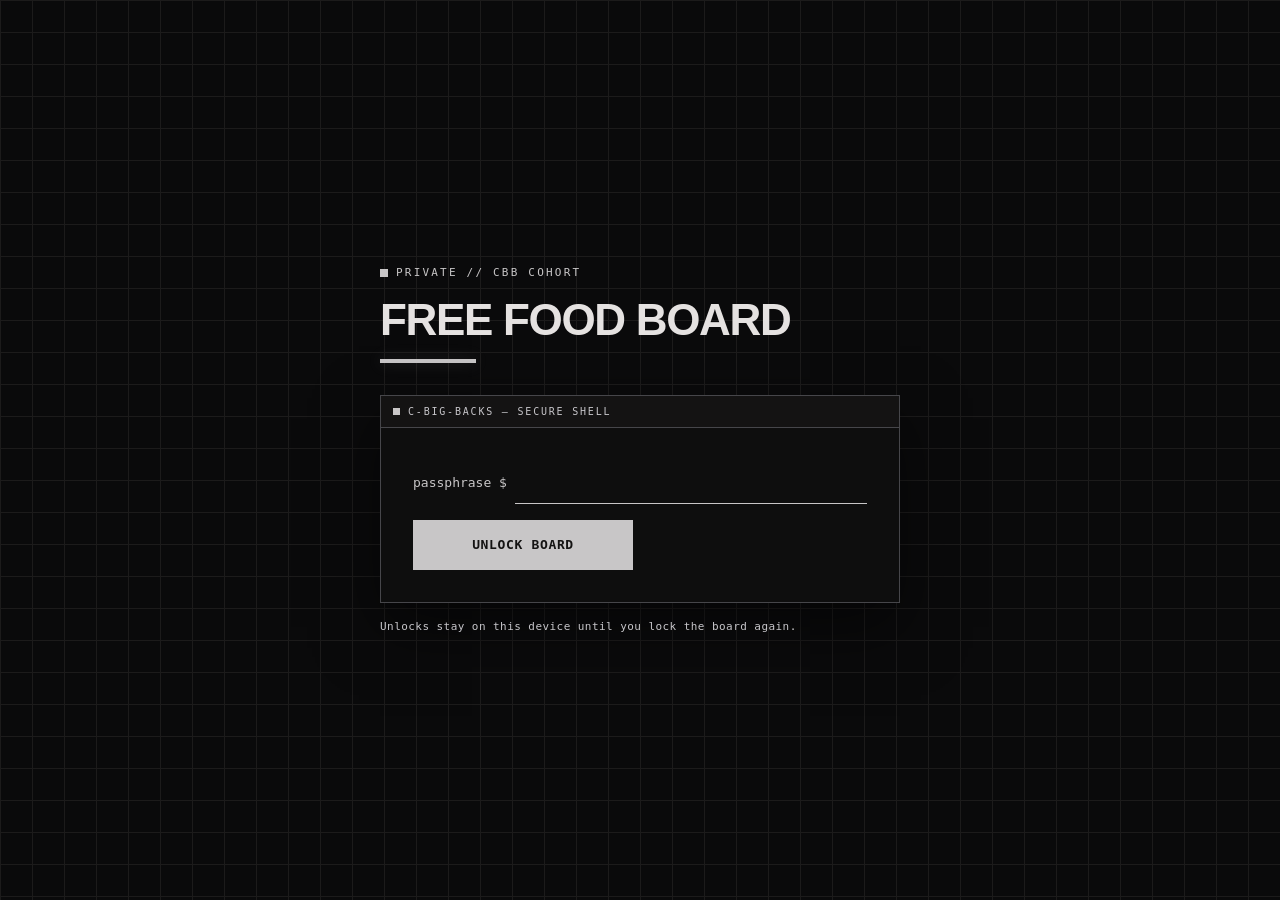
==== commit 54742810: "Keep the row rail on hover and give the boxes room on the left The live and low-confidence rails wer" ====
--- a/c-big-backs/index.html
+++ b/c-big-backs/index.html
@@ -143,7 +143,7 @@
   letter-spacing:.18em; text-transform:uppercase; color:var(--color-text-muted);
 }
 .term__bar span.dot{width:7px; height:7px; background:var(--color-primary); flex:none}
-.term__body{padding:var(--space-4); font-family:var(--font-mono); font-size:13px; line-height:1.8}
+.term__body{padding:var(--space-6) var(--space-6); font-family:var(--font-mono); font-size:13px; line-height:1.8}
 .term__log{min-height:126px}
 .term__log:empty{min-height:0}
 .term__line{white-space:pre-wrap; color:var(--color-primary)}
@@ -212,7 +212,7 @@
 
 /* ---------- hero: the next departure ---------- */
 .hero{
-  position:relative; overflow:hidden; margin-top:var(--space-2); padding:var(--space-4);
+  position:relative; overflow:hidden; margin-top:var(--space-2); padding:var(--space-6) var(--space-6);
   border:1px solid var(--color-border-variant); background:var(--color-surface-lowest);
 }
 .hero__bracket{
@@ -255,7 +255,7 @@
 .day{
   position:sticky; top:var(--topbar); z-index:20; background:var(--color-bg);
   display:flex; align-items:baseline; gap:var(--space-3);
-  padding:var(--space-6) var(--space-1) var(--space-2);
+  padding:var(--space-6) var(--space-4) var(--space-2);
   border-bottom:1px solid var(--color-border-variant);
 }
 .day h3{
@@ -270,7 +270,7 @@
 /* ---------- rows ---------- */
 .ev{border-bottom:1px solid var(--color-border)}
 .evbtn{
-  width:100%; background:none; border:0; padding:var(--space-3) var(--space-1); text-align:left;
+  width:100%; background:none; border:0; padding:var(--space-4) var(--space-4); text-align:left;
   cursor:pointer; display:grid; grid-template-columns:72px minmax(0,1fr) 14px; gap:var(--space-3);
   align-items:start; min-height:56px; transition:background .2s ease;
 }
@@ -304,18 +304,20 @@
   transform:rotate(45deg); transition:transform .18s ease;
 }
 .evbtn[aria-expanded=true] .caret{transform:rotate(225deg); border-color:var(--color-primary)}
-.ev.live{
+.ev.live .evbtn{
   background:linear-gradient(90deg, color-mix(in srgb, var(--color-primary) 9%, transparent), transparent 55%);
   box-shadow:inset 3px 0 0 var(--color-primary);
 }
-.ev.soft{box-shadow:inset 3px 0 0 var(--color-border-variant)}
+.ev.live .evbtn:hover{background:linear-gradient(90deg, color-mix(in srgb, var(--color-primary) 9%, transparent), transparent 55%) var(--color-surface-elevated)}
+.ev.soft .evbtn{box-shadow:inset 3px 0 0 var(--color-border-variant)}
+.ev.soft .evbtn:hover{box-shadow:inset 3px 0 0 var(--color-border-variant)}
 .ev.soft .evtitle, .ev.soft .evmeta{color:var(--color-text-muted)}
 .ev.soft .evtime{opacity:.72}
 .ev.soft .evfood{color:var(--color-text-muted)}
 
 /* ---------- details ---------- */
-.det{padding:var(--space-1) var(--space-1) var(--space-4) 84px; font-size:14px}
-@media (max-width:460px){ .det{padding-left:var(--space-2)} }
+.det{padding:var(--space-1) var(--space-4) var(--space-6) 100px; font-size:14px}
+@media (max-width:460px){ .det{padding-left:var(--space-4)} }
 .det p{margin:0 0 var(--space-3); color:var(--color-text-muted); line-height:1.6}
 .dl{display:grid; grid-template-columns:auto minmax(0,1fr); gap:var(--space-1) var(--space-3); margin:0 0 var(--space-3)}
 .dl dt{
@@ -420,10 +422,10 @@
 }
 @media (min-width:600px){
   .evbtn{grid-template-columns:92px minmax(0,1fr) 14px}
-  .hero{padding:var(--space-6)}
+  .hero{padding:var(--space-8)}
   .hero h2{font-size:22px}
   .hero .open{width:280px}
-  .term__body{padding:var(--space-6)}
+  .term__body{padding:var(--space-8)}
   .term__go{width:auto; min-width:220px}
 }
 </style>
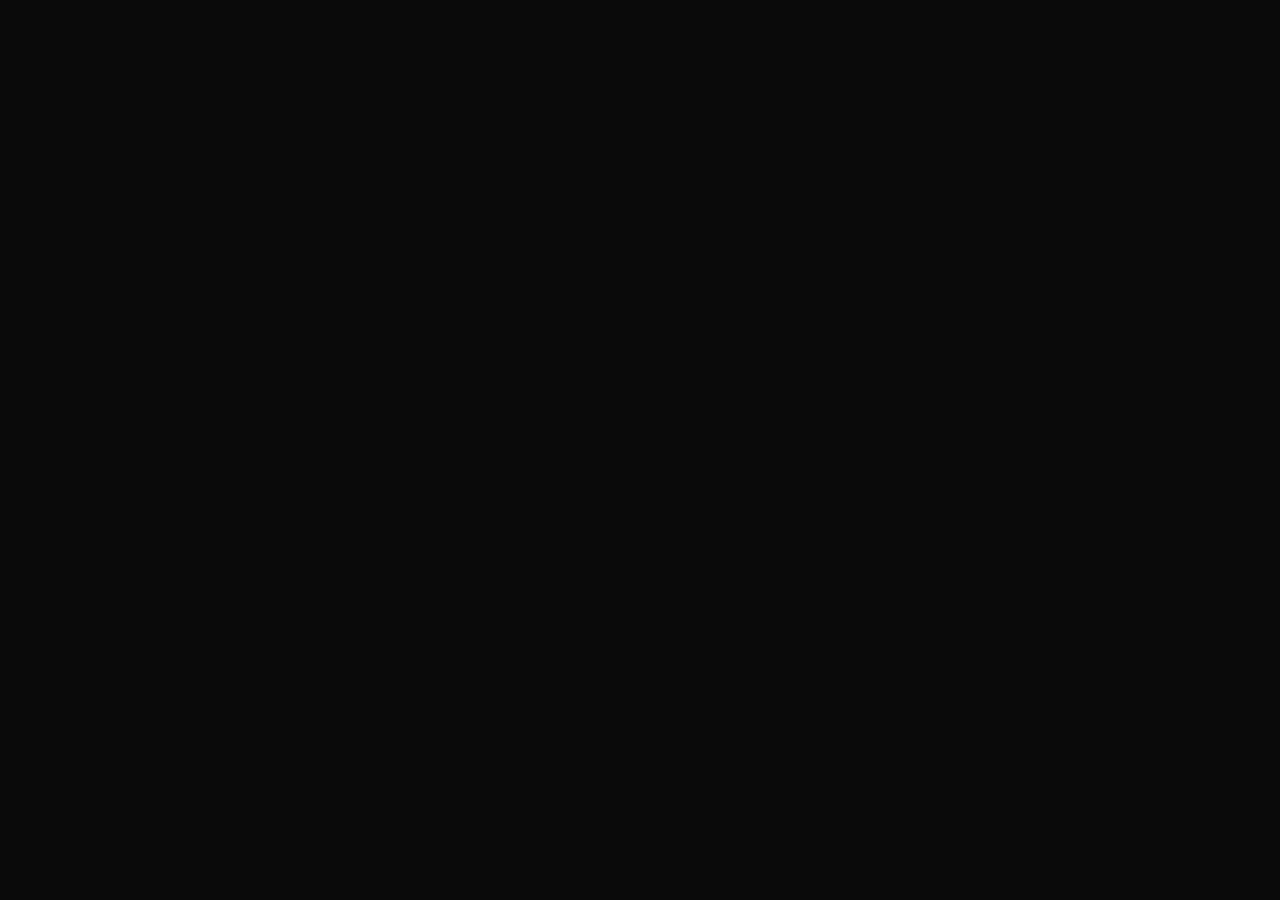
==== commit 7362d7b7: "Retire the c-big-backs free food board Replace the board with a plain retired page and remove events" ====
--- a/c-big-backs/index.html
+++ b/c-big-backs/index.html
@@ -1,1102 +1,25 @@
-<!doctype html>
+<!DOCTYPE html>
 <html lang="en">
 <head>
-<meta charset="utf-8">
-<meta name="viewport" content="width=device-width, initial-scale=1, viewport-fit=cover">
-<meta name="color-scheme" content="dark">
-<meta name="robots" content="noindex, nofollow">
-<title>C Big Backs</title>
-<link rel="preconnect" href="https://fonts.googleapis.com">
-<link rel="preconnect" href="https://fonts.gstatic.com" crossorigin>
+<meta charset="UTF-8">
+<meta name="viewport" content="width=device-width, initial-scale=1.0">
+<meta name="robots" content="noindex">
+<title>Retired // Daanish A. Qureshi</title>
 <link href="https://fonts.googleapis.com/css2?family=JetBrains+Mono:wght@400;500;700&family=Geist:wght@400;600;700&display=swap" rel="stylesheet">
+<link rel="stylesheet" href="../assets/css/tokens.css">
+<link rel="stylesheet" href="../assets/css/base.css">
 <link rel="icon" href="../favicon.svg">
 <style>
-/* Standalone page: the site's tokens (assets/css/tokens.css) and the component
-   conventions from assets/css/base.css are inlined rather than linked, so the
-   board stays a single self-contained file behind the passphrase. Values are
-   copied, not approximated. */
-:root{
-  color-scheme: dark;
-
-  --color-bg:#0A0A0B;
-  --color-surface:#141313;
-  --color-surface-elevated:#1c1b1b;
-  --color-surface-lowest:#0e0e0e;
-  --color-surface-highest:#2b2a2a;
-  --color-border:#27272A;
-  --color-border-variant:#46464a;
-  --color-text:#e5e2e1;
-  --color-text-muted:#c7c6ca;
-  --color-primary:#c8c6c7;
-  --color-primary-on:#141313;
-  --color-danger:#ff9d9d;
-
-  --font-display:'Geist', sans-serif;
-  --font-mono:'JetBrains Mono', ui-monospace, SFMono-Regular, Menlo, monospace;
-
-  --space-unit:4px;
-  --space-1:calc(var(--space-unit) * 1);
-  --space-2:calc(var(--space-unit) * 2);
-  --space-3:calc(var(--space-unit) * 3);
-  --space-4:calc(var(--space-unit) * 4);
-  --space-6:calc(var(--space-unit) * 6);
-  --space-8:calc(var(--space-unit) * 8);
-  --space-12:calc(var(--space-unit) * 12);
-  --space-16:calc(var(--space-unit) * 16);
-
-  --radius:0px;
-  --grid-cell:32px;
-  --topbar:56px;
-}
-
-*, *::before, *::after{box-sizing:border-box}
-body{
-  margin:0; background:var(--color-bg); color:var(--color-text);
-  font-family:var(--font-display); font-size:16px; line-height:1.5;
-  overflow-x:hidden; -webkit-text-size-adjust:100%;
-}
-img{max-width:100%; display:block}
-a{color:inherit; text-decoration:none}
-button{font:inherit; color:inherit}
-
-/* Nothing in the board may widen the page: long unbroken tokens (a pasted URL
-   in a title, a run-on location string) break anywhere rather than pushing the
-   layout sideways. Belt and braces alongside the per-link max-width below. */
-h1,h2,h3,h4,p,li,dt,dd,span,a,blockquote,div{overflow-wrap:anywhere}
-a{max-width:100%}
-
-.mono{font-family:var(--font-mono); font-variant-numeric:tabular-nums}
-.wrap{max-width:720px; margin:0 auto; padding:0 var(--space-3) var(--space-16)}
-:focus-visible{outline:2px solid var(--color-primary); outline-offset:2px}
-[hidden]{display:none !important}
-.sr{position:absolute; width:1px; height:1px; overflow:hidden; clip:rect(0 0 0 0); white-space:nowrap}
-
-/* Grid background and the cursor-following grid glow, from base.css. */
-.u-grid-bg{
-  background-image:
-    linear-gradient(to right, var(--color-surface-elevated) 1px, transparent 1px),
-    linear-gradient(to bottom, var(--color-surface-elevated) 1px, transparent 1px);
-  background-size:var(--grid-cell) var(--grid-cell);
-}
-.u-cursor-glow{
-  position:absolute; inset:0; z-index:1; pointer-events:none;
-  background-image:
-    linear-gradient(to right, color-mix(in srgb, var(--color-primary) 45%, transparent) 1px, transparent 1px),
-    linear-gradient(to bottom, color-mix(in srgb, var(--color-primary) 45%, transparent) 1px, transparent 1px);
-  background-size:var(--grid-cell) var(--grid-cell);
-  -webkit-mask-image:radial-gradient(circle at var(--glow-x,50%) var(--glow-y,50%), black 0%, transparent 180px);
-  mask-image:radial-gradient(circle at var(--glow-x,50%) var(--glow-y,50%), black 0%, transparent 180px);
-  opacity:0; transition:opacity .4s ease;
-}
-.u-cursor-glow.has-pointer{opacity:1}
-@media (prefers-reduced-motion: reduce){ .u-cursor-glow{display:none} }
-
-/* Buttons, from base.css. */
-.btn{
-  font-family:var(--font-mono); font-weight:700; text-transform:uppercase; letter-spacing:.05em;
-  font-size:13px; padding:var(--space-3) var(--space-6); border:1px solid var(--color-border-variant);
-  background:transparent; color:var(--color-text); cursor:pointer;
-  transition:transform .2s ease, border-color .2s ease, background .2s ease, color .2s ease;
-  display:inline-flex; align-items:center; justify-content:center; gap:var(--space-2);
-  min-height:44px;
-}
-.btn--primary{background:var(--color-primary); color:var(--color-primary-on); border-color:var(--color-primary)}
-.btn--ghost{background:transparent; color:var(--color-text-muted); border-color:var(--color-border-variant)}
-.btn:hover{transform:translateY(-2px); border-color:var(--color-primary)}
-.btn--primary:hover{transform:translateY(-2px); opacity:.9}
-.btn--ghost:hover{transform:translateY(-2px); border-color:var(--color-primary); color:var(--color-text)}
-.btn[disabled]{opacity:.55; cursor:progress; transform:none}
-.btn--block{width:100%}
-
-/* ---------- gate: a terminal ---------- */
-#gate{
-  position:relative; min-height:100svh;
-  display:flex; flex-direction:column; justify-content:center;
-  padding:var(--space-12) var(--space-4);
-  transition:opacity .22s ease;
-}
-#gate.is-fading{opacity:0}
-.gatecard{position:relative; z-index:2; width:100%; max-width:520px; margin:0 auto}
-.gatemark{
-  font-family:var(--font-mono); font-size:11px; letter-spacing:.2em; text-transform:uppercase;
-  color:var(--color-primary); margin-bottom:var(--space-4);
-  display:flex; align-items:center; gap:var(--space-2);
-}
-.gatemark::before{content:''; width:8px; height:8px; background:var(--color-primary); flex:none}
-.gatetitle{
-  margin:0 0 var(--space-4); font-family:var(--font-display); font-weight:700;
-  text-transform:uppercase; letter-spacing:-.03em; line-height:1.05;
-  font-size:clamp(30px,9vw,44px);
-}
-.gaterule{
-  width:96px; height:4px; background:var(--color-primary);
-  box-shadow:0 0 15px rgba(200,198,199,.2); margin-bottom:var(--space-8);
-}
-.term{
-  border:1px solid var(--color-border-variant); background:var(--color-surface-lowest);
-  box-shadow:0 24px 60px rgba(0,0,0,.5);
-}
-.term__bar{
-  display:flex; align-items:center; gap:var(--space-2);
-  padding:var(--space-2) var(--space-3); border-bottom:1px solid var(--color-border-variant);
-  background:var(--color-surface); font-family:var(--font-mono); font-size:10px;
-  letter-spacing:.18em; text-transform:uppercase; color:var(--color-text-muted);
-}
-.term__bar span.dot{width:7px; height:7px; background:var(--color-primary); flex:none}
-.term__body{padding:var(--space-6) var(--space-6); font-family:var(--font-mono); font-size:13px; line-height:1.8}
-.term__log{min-height:126px}
-.term__log:empty{min-height:0}
-.term__line{white-space:pre-wrap; color:var(--color-primary)}
-.term__line.is-err{color:var(--color-danger)}
-.term__line.is-dim{color:var(--color-text-muted)}
-/* Same block cursor the journey panel's `> cat …` flourish uses. */
-.term__line.is-typing::after{
-  content:''; display:inline-block; width:7px; height:13px; margin-left:2px;
-  vertical-align:-1px; background:var(--color-primary);
-  animation:term-cursor .5s step-end infinite;
-}
-@keyframes term-cursor{50%{opacity:0}}
-@media (prefers-reduced-motion: reduce){ .term__line.is-typing::after{animation:none} }
-
-.term__prompt{display:flex; align-items:center; gap:var(--space-2)}
-.term__ps1{
-  font-family:var(--font-mono); font-size:13px; color:var(--color-primary);
-  white-space:nowrap; overflow-wrap:normal;
-}
-.term__input{
-  flex:1 1 auto; min-width:0; background:transparent; border:0;
-  border-bottom:1px solid var(--color-border-variant); color:var(--color-text);
-  font:500 15px/1.4 var(--font-mono); letter-spacing:.2em;
-  min-height:44px; padding:0 2px;
-}
-.term__input:focus{outline:none; border-bottom-color:var(--color-primary)}
-.term__input[aria-invalid=true]{border-bottom-color:var(--color-danger)}
-.term__go{margin-top:var(--space-4)}
-.gatefoot{
-  margin:var(--space-4) 0 0; font-family:var(--font-mono); font-size:11px;
-  letter-spacing:.04em; color:var(--color-text-muted);
-}
-
-/* ---------- board shell ---------- */
-#board{opacity:1; transition:opacity .3s ease}
-#board.is-pending{opacity:0}
-.topbar{
-  position:sticky; top:0; z-index:30;
-  background:color-mix(in srgb, var(--color-surface) 80%, transparent);
-  backdrop-filter:blur(20px); -webkit-backdrop-filter:blur(20px);
-  border-bottom:1px solid var(--color-border-variant);
-}
-.topbar .row{
-  max-width:720px; margin:0 auto; padding:0 var(--space-3); height:var(--topbar);
-  display:flex; align-items:center; gap:var(--space-2);
-}
-.brand{
-  font-family:var(--font-mono); font-weight:700; font-size:13px; letter-spacing:.04em;
-  text-transform:uppercase; white-space:nowrap; overflow:hidden; text-overflow:ellipsis;
-}
-.clock{margin-left:auto; font-family:var(--font-mono); font-size:12px; color:var(--color-text-muted)}
-.lock{padding:0 var(--space-3); font-size:11px}
-
-/* ---------- filters ---------- */
-.filters{display:flex; gap:var(--space-2); padding:var(--space-4) 0 var(--space-1); overflow-x:auto; scrollbar-width:none}
-.filters::-webkit-scrollbar{display:none}
-.chip{
-  flex:none; min-height:44px; padding:0 var(--space-4); border:1px solid var(--color-border-variant);
-  background:transparent; color:var(--color-text-muted); cursor:pointer; white-space:nowrap;
-  font-family:var(--font-mono); font-size:12px; font-weight:700; letter-spacing:.08em; text-transform:uppercase;
-  transition:border-color .2s ease, color .2s ease, background .2s ease;
-}
-.chip:hover{border-color:var(--color-primary); color:var(--color-text)}
-.chip[aria-pressed=true]{background:var(--color-primary); color:var(--color-primary-on); border-color:var(--color-primary)}
-.chip .n{opacity:.7; font-weight:500; margin-left:var(--space-2); font-variant-numeric:tabular-nums}
-
-/* ---------- hero: the next departure ---------- */
-.hero{
-  position:relative; overflow:hidden; margin-top:var(--space-2); padding:var(--space-6) var(--space-6);
-  border:1px solid var(--color-border-variant); background:var(--color-surface-lowest);
-}
-.hero__bracket{
-  position:absolute; top:-1px; right:-1px; width:56px; height:56px; pointer-events:none;
-  border-top:2px solid var(--color-primary); border-right:2px solid var(--color-primary);
-}
-.hero .kicker{
-  position:relative; display:flex; align-items:center; gap:var(--space-2);
-  font-family:var(--font-mono); font-size:11px; letter-spacing:.2em; text-transform:uppercase;
-  color:var(--color-primary);
-}
-.dotlive{
-  width:8px; height:8px; background:var(--color-primary); flex:none;
-  box-shadow:0 0 0 0 rgba(200,198,199,.7); animation:pulse 2s infinite;
-}
-@keyframes pulse{70%{box-shadow:0 0 0 9px rgba(200,198,199,0)}100%{box-shadow:0 0 0 0 rgba(200,198,199,0)}}
-.hero .time{
-  position:relative; font-family:var(--font-mono); font-weight:700; font-variant-numeric:tabular-nums;
-  font-size:clamp(48px,16vw,72px); line-height:.92; letter-spacing:-.04em;
-  margin:var(--space-3) 0 var(--space-1); display:flex; align-items:baseline; gap:var(--space-2);
-}
-.hero .time .mer{font-size:.3em; letter-spacing:.16em; color:var(--color-primary)}
-.hero .in{position:relative; font-family:var(--font-mono); font-size:13px; color:var(--color-primary)}
-.hero h2{
-  position:relative; margin:var(--space-4) 0 var(--space-1);
-  font-family:var(--font-display); font-size:19px; font-weight:600; line-height:1.25; letter-spacing:-.01em;
-}
-.hero .where{position:relative; font-size:14px; color:var(--color-text-muted)}
-.hero .food{
-  position:relative; display:inline-block; margin-top:var(--space-3); padding:var(--space-1) var(--space-2);
-  border:1px solid var(--color-border-variant); background:var(--color-surface-elevated);
-  font-family:var(--font-mono); font-size:11px; font-weight:700; letter-spacing:.1em;
-  text-transform:uppercase; color:var(--color-primary);
-}
-/* display:flex, not the .btn default inline-flex, so the CTA always starts its
-   own line under the inline food chip. */
-.hero .open{position:relative; display:flex; margin-top:var(--space-4); width:100%}
-
-/* ---------- day dividers ---------- */
-.day{
-  position:sticky; top:var(--topbar); z-index:20; background:var(--color-bg);
-  display:flex; align-items:baseline; gap:var(--space-3);
-  padding:var(--space-6) var(--space-4) var(--space-2);
-  border-bottom:1px solid var(--color-border-variant);
-}
-.day h3{
-  margin:0; font-family:var(--font-mono); font-size:13px; font-weight:700;
-  letter-spacing:.18em; text-transform:uppercase;
-}
-.day .date{
-  font-family:var(--font-mono); font-size:11px; letter-spacing:.1em; text-transform:uppercase;
-  color:var(--color-text-muted); margin-left:auto;
-}
-
-/* ---------- rows ---------- */
-.ev{border-bottom:1px solid var(--color-border)}
-.evbtn{
-  width:100%; background:none; border:0; padding:var(--space-4) var(--space-4); text-align:left;
-  cursor:pointer; display:grid; grid-template-columns:72px minmax(0,1fr) 14px; gap:var(--space-3);
-  align-items:start; min-height:56px; transition:background .2s ease;
-}
-.evbtn > span{min-width:0}
-.evbtn:hover{background:var(--color-surface-elevated)}
-.evtime{
-  font-family:var(--font-mono); font-variant-numeric:tabular-nums; font-weight:700;
-  font-size:19px; line-height:1.2; letter-spacing:-.02em; padding-top:1px;
-}
-.evtime .mer{
-  display:block; margin-top:2px; font-size:10px; font-weight:500; letter-spacing:.12em;
-  text-transform:uppercase; color:var(--color-text-muted);
-}
-.evtitle{display:block; font-family:var(--font-display); font-size:16px; font-weight:600; line-height:1.3}
-.evmeta{display:block; font-size:13px; color:var(--color-text-muted); margin-top:var(--space-1)}
-.evfood{
-  display:block; margin-top:var(--space-1); font-family:var(--font-mono); font-size:11px;
-  font-weight:700; letter-spacing:.1em; text-transform:uppercase; color:var(--color-primary);
-}
-.tags{display:flex; flex-wrap:wrap; gap:var(--space-1); margin-top:var(--space-2)}
-.tag{
-  font-family:var(--font-mono); font-size:10px; letter-spacing:.1em; text-transform:uppercase;
-  font-weight:700; padding:2px 6px; border:1px solid var(--color-border-variant);
-  background:var(--color-surface-elevated); color:var(--color-text-muted);
-}
-.tag.now{background:var(--color-primary); border-color:var(--color-primary); color:var(--color-primary-on)}
-.tag.soft{background:transparent; border-style:dashed; border-color:var(--color-border-variant); color:var(--color-text-muted)}
-.caret{
-  justify-self:end; align-self:center; width:9px; height:9px;
-  border-right:2px solid var(--color-text-muted); border-bottom:2px solid var(--color-text-muted);
-  transform:rotate(45deg); transition:transform .18s ease;
-}
-.evbtn[aria-expanded=true] .caret{transform:rotate(225deg); border-color:var(--color-primary)}
-.ev.live .evbtn{
-  background:linear-gradient(90deg, color-mix(in srgb, var(--color-primary) 9%, transparent), transparent 55%);
-  box-shadow:inset 3px 0 0 var(--color-primary);
-}
-.ev.live .evbtn:hover{background:linear-gradient(90deg, color-mix(in srgb, var(--color-primary) 9%, transparent), transparent 55%) var(--color-surface-elevated)}
-.ev.soft .evbtn{box-shadow:inset 3px 0 0 var(--color-border-variant)}
-.ev.soft .evbtn:hover{box-shadow:inset 3px 0 0 var(--color-border-variant)}
-.ev.soft .evtitle, .ev.soft .evmeta{color:var(--color-text-muted)}
-.ev.soft .evtime{opacity:.72}
-.ev.soft .evfood{color:var(--color-text-muted)}
-
-/* ---------- details ---------- */
-.det{padding:var(--space-1) var(--space-4) var(--space-6) 100px; font-size:14px}
-@media (max-width:460px){ .det{padding-left:var(--space-4)} }
-.det p{margin:0 0 var(--space-3); color:var(--color-text-muted); line-height:1.6}
-.dl{display:grid; grid-template-columns:auto minmax(0,1fr); gap:var(--space-1) var(--space-3); margin:0 0 var(--space-3)}
-.dl dt{
-  font-family:var(--font-mono); font-size:11px; letter-spacing:.1em; text-transform:uppercase;
-  color:var(--color-primary); padding-top:3px;
-}
-.dl dd{margin:0; font-size:14px; min-width:0}
-.posterbtn{margin:0 0 var(--space-3); padding:0; border:0; background:none; cursor:pointer; display:block}
-.posterbtn img{width:100%; max-width:280px; border:1px solid var(--color-border-variant)}
-/* Every outbound link is a labelled control, never a printed URL, and it can
-   never be wider than its column. */
-.golink{max-width:100%; text-align:center}
-.ai{margin-top:var(--space-4); border:1px solid var(--color-border-variant); background:var(--color-surface-elevated)}
-.ai .aihd{
-  display:flex; align-items:center; gap:var(--space-2); padding:var(--space-2) var(--space-3);
-  border-bottom:1px solid var(--color-border);
-  font-family:var(--font-mono); font-size:11px; letter-spacing:.14em; text-transform:uppercase;
-  color:var(--color-text-muted);
-}
-.verdict{
-  font-family:var(--font-mono); font-size:10px; letter-spacing:.1em; text-transform:uppercase;
-  font-weight:700; padding:2px 6px; margin-left:auto; white-space:nowrap; border:1px solid transparent;
-}
-.v-free_food{background:var(--color-primary); color:var(--color-primary-on); border-color:var(--color-primary)}
-.v-likely{border-color:var(--color-primary); color:var(--color-primary)}
-.v-unclear{border-style:dashed; border-color:var(--color-border-variant); color:var(--color-text-muted)}
-.ai .aibd{padding:var(--space-3)}
-.meter{display:flex; align-items:center; gap:var(--space-3); margin-bottom:var(--space-3)}
-.meter .bar{flex:1; min-width:0; height:6px; background:var(--color-border); overflow:hidden}
-.meter .fill{height:100%; background:var(--color-primary)}
-.meter.low .fill{background:color-mix(in srgb, var(--color-primary) 45%, var(--color-border))}
-.meter .num{
-  font-family:var(--font-mono); font-size:13px; font-weight:700; font-variant-numeric:tabular-nums;
-}
-.ai .why{margin:0 0 var(--space-3); color:var(--color-text-muted)}
-.ai blockquote{
-  margin:0; padding:var(--space-2) var(--space-3); border-left:2px solid var(--color-border-variant);
-  background:var(--color-surface-lowest); font-size:13px; color:var(--color-text-muted); line-height:1.6;
-}
-.ai .stamp{
-  margin:var(--space-3) 0 0; font-family:var(--font-mono); font-size:11px;
-  letter-spacing:.04em; color:var(--color-text-muted);
-}
-
-/* ---------- lightbox ---------- */
-.lb{
-  position:fixed; inset:0; z-index:60; background:rgba(0,0,0,.92);
-  display:flex; flex-direction:column; align-items:center; justify-content:center;
-  gap:var(--space-4); padding:var(--space-4);
-}
-.lb img{max-width:100%; max-height:calc(100svh - 110px); object-fit:contain; border:1px solid var(--color-border-variant)}
-body.lbopen{overflow:hidden}
-
-/* ---------- empty / submit / how / footer ---------- */
-.empty{
-  text-align:center; padding:var(--space-12) var(--space-4); margin-top:var(--space-4);
-  border:1px dashed var(--color-border-variant); color:var(--color-text-muted);
-}
-.empty strong{
-  display:block; margin-bottom:var(--space-2); font-family:var(--font-mono); font-size:13px;
-  letter-spacing:.16em; text-transform:uppercase; color:var(--color-text);
-}
-.submit, .how{
-  margin-top:var(--space-8); padding:var(--space-6);
-  border:1px solid var(--color-border-variant); background:var(--color-surface-elevated);
-}
-.submit h3, .how h3{
-  margin:0 0 var(--space-3); font-family:var(--font-mono); font-size:13px; font-weight:700;
-  letter-spacing:.16em; text-transform:uppercase;
-}
-.submit p, .how p{margin:0 0 var(--space-3); font-size:14px; line-height:1.6; color:var(--color-text-muted)}
-.how p:last-child{margin-bottom:0}
-.submit ol{margin:0 0 var(--space-3); padding-left:var(--space-6); font-size:14px; line-height:1.7; color:var(--color-text-muted)}
-.submit li{margin-bottom:var(--space-1)}
-.addr{
-  display:inline-block; max-width:100%; padding:1px 5px;
-  border:1px solid var(--color-border-variant); background:var(--color-surface-lowest);
-  font-family:var(--font-mono); font-size:13px; color:var(--color-text);
-}
-.fine{margin:var(--space-3) 0 0; font-family:var(--font-mono); font-size:11px; letter-spacing:.04em; color:var(--color-text-muted)}
-.measure{
-  margin:0; padding-top:var(--space-3); border-top:1px solid var(--color-border);
-  font-family:var(--font-mono); font-size:11px; line-height:1.7; letter-spacing:.04em;
-  color:var(--color-text-muted);
-}
-.site-footer{
-  display:flex; flex-wrap:wrap; gap:var(--space-4); justify-content:space-between; align-items:center;
-  margin-top:var(--space-12); padding:var(--space-4) var(--space-4);
-  border-top:1px solid var(--color-border-variant); background:var(--color-surface-lowest);
-  font-family:var(--font-mono); font-size:11px; letter-spacing:.04em;
-  color:var(--color-text-muted); text-transform:uppercase;
-}
-.site-footer__links{display:flex; gap:var(--space-6)}
-.site-footer__links a:hover{color:var(--color-text)}
-.text-accent{color:var(--color-primary)}
-
-@media (prefers-reduced-motion: reduce){
-  *, *::before, *::after{
-    animation-duration:.001ms !important; animation-iteration-count:1 !important;
-    transition-duration:.001ms !important;
-  }
-}
-@media (min-width:600px){
-  .evbtn{grid-template-columns:92px minmax(0,1fr) 14px}
-  .hero{padding:var(--space-8)}
-  .hero h2{font-size:22px}
-  .hero .open{width:280px}
-  .term__body{padding:var(--space-8)}
-  .term__go{width:auto; min-width:220px}
-}
+  main { max-width: 640px; margin: 20vh auto 0; padding: 0 16px; }
+  h1 { font-family: 'JetBrains Mono', monospace; font-size: 1.1rem; letter-spacing: 0.04em; }
+  p { line-height: 1.6; }
 </style>
 </head>
 <body>
 <main>
-<!-- ============ PASSPHRASE GATE (terminal) ============ -->
-<section id="gate" class="u-grid-bg" hidden>
-  <div class="u-cursor-glow" aria-hidden="true"></div>
-  <div class="gatecard">
-    <div class="gatemark">Private // CBB cohort</div>
-    <h1 class="gatetitle">Free Food Board</h1>
-    <div class="gaterule" aria-hidden="true"></div>
-
-    <div class="term">
-      <div class="term__bar"><span class="dot" aria-hidden="true"></span> c-big-backs — secure shell</div>
-      <div class="term__body">
-        <div class="term__log" id="termlog" role="status" aria-live="polite"></div>
-        <form class="gateform" id="gateform" novalidate>
-          <div class="term__prompt">
-            <label class="sr" for="pass">Cohort passphrase</label>
-            <span class="term__ps1" aria-hidden="true">passphrase&nbsp;$</span>
-            <input class="term__input" id="pass" type="password" autocomplete="current-password"
-                   autocapitalize="off" spellcheck="false" aria-describedby="gateerr" required>
-          </div>
-          <button class="btn btn--primary btn--block term__go" type="submit" id="gatebtn">Unlock board</button>
-          <p class="err sr" id="gateerr" role="alert"></p>
-        </form>
-      </div>
-    </div>
-
-    <p class="gatefoot">Unlocks stay on this device until you lock the board again.</p>
-  </div>
-</section>
-
-<!-- ============ BOARD ============ -->
-<div id="board" hidden>
-  <div class="topbar">
-    <div class="row">
-      <span class="brand">Free_Food // Departures</span>
-      <span class="clock" id="clock" aria-hidden="true"></span>
-      <button class="btn btn--ghost lock" id="lockbtn" type="button">Lock</button>
-    </div>
-  </div>
-
-  <div class="wrap">
-    <div class="filters" role="group" aria-label="Filter by time range">
-      <button class="chip" type="button" data-f="today" aria-pressed="false">Today <span class="n" id="n-today"></span></button>
-      <button class="chip" type="button" data-f="week" aria-pressed="true">This week <span class="n" id="n-week"></span></button>
-      <button class="chip" type="button" data-f="all" aria-pressed="false">All <span class="n" id="n-all"></span></button>
-    </div>
-
-    <section id="hero" aria-label="Next event"></section>
-
-    <div id="list"></div>
-    <p class="sr" role="status" id="status"></p>
-
-    <section class="submit" id="submitpanel">
-      <h3>Saw food? Add it</h3>
-      <p>Anyone with a university address can put an event on the board.</p>
-      <ol>
-        <li>Email <span class="addr" id="semail"></span> with <strong>FREE FOOD</strong> in the subject.</li>
-        <li>Paste the announcement text, or attach a photo of the poster.</li>
-        <li>It gets screened and appears here, credited to your first name and last initial.</li>
-      </ol>
-      <p class="fine">Only <span class="mono">.edu</span> senders are accepted. Anything else is dropped without a reply.</p>
-    </section>
-
-    <section class="how">
-      <h3>How this works</h3>
-      <p>Three sources feed the board: the public Yale events calendar, department announcement
-         emails, and events people email in themselves.</p>
-      <p>Every listing is screened by a Claude model before it reaches the board. The model decides
-         whether the food is real and free, and its verdict, confidence, and the line of source text
-         it leaned on are shown under each event, so you can judge the call yourself.</p>
-      <p class="measure" id="measure" hidden></p>
-    </section>
-  </div>
-
-  <footer class="site-footer">
-    <div class="site-footer__copy">© 2026 <span class="text-accent">DAANISH_Q_SYSTEMS</span> · <span id="updated"></span></div>
-    <div class="site-footer__links">
-      <a href="https://daanishqureshi.com/" target="_blank" rel="noopener">Portfolio</a>
-    </div>
-  </footer>
-</div>
-
-<!-- ============ POSTER LIGHTBOX ============ -->
-<div class="lb" id="lightbox" role="dialog" aria-modal="true" aria-label="Event poster" hidden>
-  <img id="lbimg" alt="">
-  <button class="btn btn--ghost" id="lbclose" type="button">Close poster</button>
-</div>
+  <h1>THIS_PAGE_IS_RETIRED</h1>
+  <p>The free food board that lived here was retired on November 5, 2026.</p>
+  <p><a href="../index.html">Back to the home page</a></p>
 </main>
-
-<script>
-/* ================= DATA =================
-   The page ships with no event content. Everything below the gate comes from
-   events.enc, which is PBKDF2 + AES-GCM over the JSON described in
-   freefood/README.md and is only readable with the cohort passphrase. */
-let DATA = null;
-let BOX = null;                 // the parsed envelope, kept so a retry does not refetch
-let INDEX = new Map();          // id -> event, for the poster lightbox
-
-const b64 = s => Uint8Array.from(atob(s), c => c.charCodeAt(0));
-
-function loadErr(){ const e = new Error("events.enc could not be loaded"); e.kind = "load"; return e; }
-
-async function fetchBox(){
-  if (BOX) return BOX;
-  let res;
-  try { res = await fetch("events.enc?v=" + Date.now(), { cache: "no-store" }); }
-  catch(e){ throw loadErr(); }
-  if (!res.ok) throw loadErr();
-  let box;
-  try { box = await res.json(); } catch(e){ throw loadErr(); }
-  if (!box || !box.salt || !box.iv || !box.ct || !box.iter) throw loadErr();
-  BOX = box;
-  return box;
-}
-
-// Throws with kind "load" when the file is missing or malformed, and plainly
-// (from crypto.subtle.decrypt) when the passphrase is wrong.
-async function decryptBoard(pw){
-  const box = await fetchBox();
-  if (!window.crypto || !crypto.subtle) throw loadErr();
-  const base = await crypto.subtle.importKey('raw', new TextEncoder().encode(pw), 'PBKDF2', false, ['deriveKey']);
-  const key = await crypto.subtle.deriveKey(
-    { name:'PBKDF2', salt:b64(box.salt), iterations:box.iter, hash:'SHA-256' },
-    base, { name:'AES-GCM', length:256 }, false, ['decrypt']);
-  const pt = await crypto.subtle.decrypt({ name:'AES-GCM', iv:b64(box.iv) }, key, b64(box.ct));
-  const data = JSON.parse(new TextDecoder().decode(pt));
-  data.events = (data.events || []).filter(e => e && e.start && e.id && e.eval);
-  return data;
-}
-
-/* ================= TIME ================= */
-const TZ = "America/New_York";
-const fmt = (o) => new Intl.DateTimeFormat("en-US", Object.assign({timeZone:TZ}, o));
-const fT   = fmt({hour:"numeric", minute:"2-digit"});
-const fDay = fmt({weekday:"long"});
-const fDat = fmt({month:"short", day:"numeric"});
-const fFull= fmt({weekday:"short", month:"short", day:"numeric", hour:"numeric", minute:"2-digit"});
-const fClk = fmt({hour:"numeric", minute:"2-digit"});
-const fWd  = fmt({weekday:"short"});
-
-// Day key in the board's timezone, so grouping never drifts with the viewer's clock.
-const fKey = fmt({year:"numeric", month:"2-digit", day:"2-digit"});
-const dayKey = (d) => fKey.format(d);
-
-// "1:30 PM" -> { hm: "1:30", mer: "PM" }, so the board can set them at different sizes.
-function splitTime(d){
-  const parts = fT.formatToParts(d);
-  const mer = (parts.find(p => p.type === "dayPeriod") || {value:""}).value;
-  const hm = parts.filter(p => p.type === "hour" || p.type === "minute" ||
-                              (p.type === "literal" && p.value === ":"))
-                  .map(p => p.value).join("");
-  return { hm, mer };
-}
-
-function boardNow(){ return new Date(); }
-
-const endOf = (e) => e.end ? new Date(e.end) : new Date(new Date(e.start).getTime() + 60*60*1000);
-const isLive = (e, now) => new Date(e.start) <= now && now < endOf(e);
-const isOver = (e, now) => endOf(e) <= now;
-
-function relative(start, now){
-  const ms = start - now, m = Math.round(ms/60000);
-  if (m < 60) return "in " + m + " min";
-  const h = Math.floor(m/60), r = m % 60;
-  if (h < 12) return "in " + h + "h" + (r ? " " + r + "m" : "");
-  const d = Math.round(m/1440);
-  return "in " + d + " day" + (d === 1 ? "" : "s");
-}
-
-function dayLabel(d, now){
-  const k = dayKey(d), today = dayKey(now);
-  const tm = new Date(now.getTime() + 864e5);
-  if (k === today) return "Today";
-  if (k === dayKey(tm)) return "Tomorrow";
-  return fDay.format(d);
-}
-
-/* ================= GATE =================
-   The salt is new on every publish, so the passphrase itself is what is
-   remembered, not a derived key or an "unlocked" flag. */
-const KEY = "ff.board.pass";
-const gate = document.getElementById("gate");
-const board = document.getElementById("board");
-const gateerr = document.getElementById("gateerr");
-const gatebtn = document.getElementById("gatebtn");
-const gateform = document.getElementById("gateform");
-const pass = document.getElementById("pass");
-const termlog = document.getElementById("termlog");
-
-const LOAD_MSG = "The list could not be loaded. Check your connection and try again.";
-const PASS_MSG = "That passphrase did not unlock the board. Check for a stray space and try again.";
-
-function savedPass(){ try { return localStorage.getItem(KEY) || ""; } catch(e){ return ""; } }
-function rememberPass(p){ try { localStorage.setItem(KEY, p); } catch(e){} }
-function forgetPass(){ try { localStorage.removeItem(KEY); } catch(e){} }
-
-/* ---------- terminal ----------
-   A boot sequence typed line by line, in the spirit of the journey panel's
-   `> cat …` flourish and the home page's boot overlay. The real work (fetch,
-   PBKDF2, AES-GCM) runs concurrently: the sequence types up to "decrypting
-   events.enc" and then waits on the actual result before it prints "ok" and
-   the event count, so the animation never claims something that has not
-   happened. Under reduced motion the lines land at once with no typing. */
-const reduced = () => window.matchMedia("(prefers-reduced-motion: reduce)").matches;
-const sleep = (ms) => new Promise(r => setTimeout(r, ms));
-
-function termClear(){ termlog.innerHTML = ""; }
-
-function termLine(text, cls){
-  const el = document.createElement("div");
-  el.className = "term__line" + (cls ? " " + cls : "");
-  el.textContent = text || "";
-  termlog.appendChild(el);
-  return el;
-}
-
-async function termType(text, charDelay, cls){
-  const el = termLine("", cls);
-  if (reduced()){ el.textContent = text; return el; }
-  el.classList.add("is-typing");
-  for (let i = 0; i < text.length; i++){
-    el.textContent = text.slice(0, i + 1);
-    await sleep(charDelay);
-  }
-  el.classList.remove("is-typing");
-  return el;
-}
-
-async function termAppend(el, text, charDelay){
-  if (reduced()){ el.textContent += text; el.classList.remove("is-typing"); return; }
-  const head = el.textContent;
-  for (let i = 0; i < text.length; i++){
-    el.textContent = head + text.slice(0, i + 1);
-    await sleep(charDelay);
-  }
-  el.classList.remove("is-typing");
-}
-
-// hold() collapses to nothing under reduced motion, so the sequence is just
-// "print everything, wait for the work, print the rest".
-const hold = (ms) => reduced() ? Promise.resolve() : sleep(ms);
-
-// Runs the sequence against a promise of the decrypted board. Resolves with
-// {data} on success, or {err} once it has printed the failure and the caller
-// should return to the prompt.
-async function runBoot(work, profile){
-  const short = profile === "short";
-  const cd = short ? 9 : 14;
-  const h  = short ? 90 : 200;
-
-  let data = null, error = null;
-  const settled = work.then(d => { data = d; }, e => { error = e; });
-
-  termClear();
-  await termType("> unlock c-big-backs", short ? cd : 18);
-  await hold(short ? 70 : 170);
-
-  if (!short){
-    await termType("verifying passphrase", cd);
-    await hold(h);
-    await termType("deriving key  pbkdf2 sha-256 600k", cd);
-    await hold(h);
-  }
-
-  const line = await termType(short ? "restoring session" : "decrypting events.enc", cd);
-  line.classList.add("is-typing");
-  await settled;
-
-  if (error){
-    await termAppend(line, "  failed", cd);
-    if (error.kind === "load"){
-      termLine("unlock: events.enc unavailable", "is-err");
-      termLine("check your connection and try again", "is-dim");
-    } else {
-      termLine("unlock: passphrase rejected", "is-err");
-      termLine("check for a stray space and try again", "is-dim");
-    }
-    return { err: error };
-  }
-
-  await termAppend(line, "  ok", cd);
-  await hold(h);
-  await termType("loading " + data.events.length + " events", cd);
-  await hold(short ? 110 : h + 60);
-  return { data: data };
-}
-
-function showGate(msg){
-  board.hidden = true;
-  gate.hidden = false;
-  gate.classList.remove("is-fading");
-  gateform.hidden = false;
-  gatebtn.disabled = false;
-  gateerr.textContent = msg || "";
-  if (msg) termLine(msg, "is-dim");
-  pass.focus();
-}
-
-async function revealBoard(){
-  INDEX = new Map(DATA.events.map(e => [e.id, e]));
-  fillSubmit();
-  fillMeasure();
-  sig = null;
-  gate.classList.add("is-fading");
-  await hold(220);
-  gate.hidden = true;
-  board.hidden = false;
-  board.classList.add("is-pending");
-  render();
-  tick();
-  // Flush the pre-transition state with a forced layout rather than waiting on
-  // requestAnimationFrame, which never fires while the tab is in the
-  // background and would leave the board sitting at opacity 0.
-  void board.offsetHeight;
-  board.classList.remove("is-pending");
-}
-
-gateform.addEventListener("submit", async (ev) => {
-  ev.preventDefault();
-  const value = pass.value.trim();
-  gateerr.textContent = "";
-  if (!value){
-    pass.setAttribute("aria-invalid","true");
-    gateerr.textContent = PASS_MSG;
-    termClear();
-    termLine("unlock: no passphrase given", "is-err");
-    pass.focus();
-    return;
-  }
-  gatebtn.disabled = true;
-  gateform.hidden = true;
-  const out = await runBoot(decryptBoard(value), "full");
-  if (out.err){
-    gateform.hidden = false;
-    gatebtn.disabled = false;
-    if (out.err.kind === "load"){
-      pass.removeAttribute("aria-invalid");
-      gateerr.textContent = LOAD_MSG;
-    } else {
-      pass.setAttribute("aria-invalid","true");
-      gateerr.textContent = PASS_MSG;
-    }
-    pass.focus();
-    return;
-  }
-  DATA = out.data;
-  gatebtn.disabled = false;
-  pass.removeAttribute("aria-invalid");
-  pass.value = "";
-  rememberPass(value);
-  await revealBoard();
-});
-
-document.getElementById("lockbtn").addEventListener("click", () => {
-  forgetPass();
-  DATA = null; BOX = null; INDEX = new Map();
-  document.getElementById("list").innerHTML = "";
-  document.getElementById("hero").innerHTML = "";
-  pass.value = "";
-  pass.removeAttribute("aria-invalid");
-  termClear();
-  showGate("");
-});
-
-/* ================= RENDER ================= */
-let filter = "week";
-const esc = (s) => String(s == null ? "" : s).replace(/[&<>"]/g, c => ({"&":"&amp;","<":"&lt;",">":"&gt;",'"':"&quot;"}[c]));
-const SRC = { calendar:"Yale calendar", inbox:"Email announcement", submitted:"Submitted" };
-const VERD = { free_food:"Free food", likely:"Likely", unclear:"Unclear" };
-const srcLabel = (e) => SRC[e.source] || "Source";
-const isPosterUrl = (e) => typeof e.url === "string" && e.url.indexOf("#poster-") === 0;
-
-// "This week" = today through the end of the coming Sunday, counted in board time
-// by walking whole days rather than by adding milliseconds, so a DST shift or a
-// late-evening "now" cannot push the boundary onto the wrong date.
-function weekKeys(now){
-  const keys = new Set();
-  let d = new Date(now);
-  for (let i = 0; i < 8; i++){
-    keys.add(dayKey(d));
-    if (fWd.format(d) === "Sun") break;
-    d = new Date(d.getTime() + 864e5);
-  }
-  return keys;
-}
-
-function inRange(e, now, f, wk){
-  if (f === "all") return true;
-  const s = new Date(e.start);
-  if (f === "today") return dayKey(s) === dayKey(now);
-  return (wk || weekKeys(now)).has(dayKey(s));
-}
-
-function eventRow(e, now){
-  const s = new Date(e.start);
-  const t = splitTime(s);
-  const live = isLive(e, now);
-  const soft = e.eval.confidence < 0.7;
-  const tags = [];
-  if (live) tags.push('<span class="tag now">Happening now</span>');
-  tags.push('<span class="tag">' + esc(srcLabel(e)) + (e.submitted_by ? " · " + esc(e.submitted_by) : "") + '</span>');
-  if (soft) tags.push('<span class="tag soft">' + esc(VERD[e.eval.verdict] || e.eval.verdict) + " · " + e.eval.confidence.toFixed(2) + '</span>');
-
-  return '' +
-  '<article class="ev' + (live ? " live" : "") + (soft ? " soft" : "") + '">' +
-    '<h4 class="sr">' + esc(e.title) + '</h4>' +
-    '<button class="evbtn" type="button" aria-expanded="false" aria-controls="d-' + esc(e.id) + '" data-id="' + esc(e.id) + '">' +
-      '<span class="evtime">' + esc(t.hm) + '<span class="mer">' + esc(t.mer) + (live ? " · NOW" : "") + '</span></span>' +
-      '<span>' +
-        '<span class="evtitle">' + esc(e.title) + '</span>' +
-        '<span class="evmeta">' + esc(e.location) + (e.room ? " · " + esc(e.room) : "") + '</span>' +
-        (e.food ? '<span class="evfood">' + esc(e.food) + '</span>' : "") +
-        '<span class="tags">' + tags.join("") + '</span>' +
-      '</span>' +
-      '<span class="caret" aria-hidden="true"></span>' +
-    '</button>' +
-    '<div class="det" id="d-' + esc(e.id) + '" hidden>' + details(e) + '</div>' +
-  '</article>';
-}
-
-// Exactly one outbound link per event: the event page, or the poster when the
-// url is a `#poster-` marker. Never the raw URL as text, and never a mail link.
-function details(e){
-  const ev = e.eval, pct = Math.round(ev.confidence * 100);
-  const low = ev.confidence < 0.7;
-  const poster = isPosterUrl(e) && e.poster && e.poster.src ? e.poster : null;
-  let h = e.description ? '<p>' + esc(e.description) + '</p>' : "";
-  if (poster){
-    h += '<button class="posterbtn" type="button" data-poster="' + esc(e.id) + '">' +
-         '<img src="' + esc(poster.src) + '" alt="' + esc(poster.alt || ("Poster for " + e.title)) + '"></button>';
-  }
-  h += '<dl class="dl">';
-  if (e.host) h += '<dt>Host</dt><dd>' + esc(e.host) + '</dd>';
-  h += '<dt>Where</dt><dd>' + esc(e.location) + (e.room ? ", " + esc(e.room) : "") + '</dd>';
-  h += '<dt>Ends</dt><dd>' + (e.end ? esc(fT.format(new Date(e.end))) : "Not stated") + '</dd>';
-  h += '<dt>Source</dt><dd>' +
-       (e.source === "submitted" && e.submitted_by ? "Submitted by " + esc(e.submitted_by) : esc(srcLabel(e))) +
-       '</dd>';
-  if (e.added_at) h += '<dt>Added</dt><dd>' + esc(fFull.format(new Date(e.added_at))) + '</dd>';
-  h += '</dl>';
-  h += poster
-    ? '<button class="btn btn--ghost golink" type="button" data-poster="' + esc(e.id) + '">Open the poster</button>'
-    : '<a class="btn btn--ghost golink" href="' + esc(e.url) + '" target="_blank" rel="noopener">Open event page ↗</a>';
-  h += '<div class="ai">' +
-    '<div class="aihd">AI review <span class="verdict v-' + esc(ev.verdict) + '">' + esc(VERD[ev.verdict] || ev.verdict) + '</span></div>' +
-    '<div class="aibd">' +
-      '<div class="meter' + (low ? " low" : "") + '">' +
-        '<span class="num">' + ev.confidence.toFixed(2) + '</span>' +
-        '<span class="bar" role="img" aria-label="Confidence ' + pct + ' percent"><span class="fill" style="width:' + pct + '%"></span></span>' +
-      '</div>' +
-      '<p class="why">' + esc(ev.reasoning) + '</p>' +
-      (ev.evidence ? '<blockquote>' + esc(ev.evidence) + '</blockquote>' : "") +
-      '<p class="stamp">' + esc(ev.model) + (ev.evaluated_at ? " · " + esc(fFull.format(new Date(ev.evaluated_at))) : "") + '</p>' +
-    '</div></div>';
-  return h;
-}
-
-function heroHTML(e, now){
-  if (!e) return "";
-  const s = new Date(e.start);
-  const t = splitTime(s);
-  const live = isLive(e, now);
-  return '' +
-  '<div class="hero u-grid-bg">' +
-    '<span class="hero__bracket" aria-hidden="true"></span>' +
-    '<div class="kicker">' + (live
-      ? '<span class="dotlive"></span> Happening now · ends ' + esc(fT.format(endOf(e)))
-      : 'Next departure · ' + esc(dayLabel(s, now))) + '</div>' +
-    '<div class="time">' + esc(t.hm) + '<span class="mer">' + esc(t.mer) + '</span></div>' +
-    (live ? '' : '<div class="in">' + esc(relative(s, now)) + '</div>') +
-    '<h2>' + esc(e.title) + '</h2>' +
-    '<div class="where">' + esc(e.location) + (e.room ? " · " + esc(e.room) : "") + '</div>' +
-    (e.food ? '<div class="food">' + esc(e.food) + '</div>' : "") +
-    '<a class="btn btn--primary open" href="#d-' + esc(e.id) + '" data-jump="' + esc(e.id) + '">Details and AI review</a>' +
-  '</div>';
-}
-
-let sig = null;
-
-function render(){
-  if (!DATA) return;
-  const now = boardNow();
-  const wk = weekKeys(now);
-  const upcoming = DATA.events
-    .filter(e => !isOver(e, now))
-    .sort((a,b) => new Date(a.start) - new Date(b.start));
-
-  document.getElementById("n-today").textContent = upcoming.filter(e => inRange(e, now, "today", wk)).length;
-  document.getElementById("n-week").textContent  = upcoming.filter(e => inRange(e, now, "week", wk)).length;
-  document.getElementById("n-all").textContent   = upcoming.length;
-
-  const shown = upcoming.filter(e => inRange(e, now, filter, wk));
-
-  // Repaint only when the board actually changes. The minute timer would
-  // otherwise rebuild the list and snap every open details panel shut.
-  const next = filter + "|" + shown.map(e => e.id + (isLive(e, now) ? "!" : "")).join(",") +
-               "|" + (shown[0] ? relative(new Date(shown[0].start), now) : "");
-  if (next === sig) return;
-  sig = next;
-
-  document.getElementById("hero").innerHTML = heroHTML(shown[0], now);
-  document.getElementById("status").textContent =
-    shown.length + (shown.length === 1 ? " event" : " events") + " on the board.";
-
-  const list = document.getElementById("list");
-  if (!shown.length){
-    list.innerHTML = '<div class="empty"><strong>Nothing on the board.</strong>' +
-      'No screened events in this range. Try <em>All</em>, or send one in below.</div>';
-  } else {
-    let html = "", key = null;
-    shown.forEach(e => {
-      const s = new Date(e.start), k = dayKey(s);
-      if (k !== key){
-        key = k;
-        html += '<div class="day"><h3>' + esc(dayLabel(s, now)) + '</h3>' +
-                '<span class="date">' + esc(fDat.format(s)) + '</span></div>';
-      }
-      html += eventRow(e, now);
-    });
-    list.innerHTML = html;
-  }
-
-  document.getElementById("updated").textContent = DATA.generated_at
-    ? "Board updated " + fFull.format(new Date(DATA.generated_at)) + " · " + upcoming.length + " upcoming"
-    : upcoming.length + " upcoming";
-}
-
-/* ================= POSTER LIGHTBOX ================= */
-const lb = document.getElementById("lightbox");
-const lbimg = document.getElementById("lbimg");
-const lbclose = document.getElementById("lbclose");
-let lbOpener = null;
-
-function openPoster(id, opener){
-  const e = INDEX.get(id);
-  if (!e || !e.poster || !e.poster.src) return;
-  lbimg.src = e.poster.src;
-  lbimg.alt = e.poster.alt || ("Poster for " + e.title);
-  lb.hidden = false;
-  document.body.classList.add("lbopen");
-  lbOpener = opener || null;
-  lbclose.focus();
-}
-
-function closePoster(){
-  if (lb.hidden) return;
-  lb.hidden = true;
-  document.body.classList.remove("lbopen");
-  lbimg.removeAttribute("src");
-  if (lbOpener) lbOpener.focus();
-  lbOpener = null;
-}
-
-lbclose.addEventListener("click", closePoster);
-lb.addEventListener("click", (ev) => { if (ev.target === lb) closePoster(); });
-document.addEventListener("keydown", (ev) => { if (ev.key === "Escape") closePoster(); });
-
-/* ================= INTERACTION ================= */
-document.getElementById("list").addEventListener("click", (ev) => {
-  const p = ev.target.closest("[data-poster]");
-  if (p){ ev.preventDefault(); openPoster(p.getAttribute("data-poster"), p); return; }
-  const btn = ev.target.closest(".evbtn");
-  if (!btn) return;
-  const panel = document.getElementById("d-" + btn.dataset.id);
-  const open = btn.getAttribute("aria-expanded") === "true";
-  btn.setAttribute("aria-expanded", open ? "false" : "true");
-  panel.hidden = open;
-});
-
-document.getElementById("hero").addEventListener("click", (ev) => {
-  const a = ev.target.closest("[data-jump]");
-  if (!a) return;
-  ev.preventDefault();
-  const btn = document.querySelector('.evbtn[data-id="' + a.dataset.jump + '"]');
-  if (!btn) return;
-  if (btn.getAttribute("aria-expanded") !== "true") btn.click();
-  btn.scrollIntoView({block:"center", behavior:
-    matchMedia("(prefers-reduced-motion: reduce)").matches ? "auto" : "smooth"});
-  btn.focus();
-});
-
-document.querySelectorAll(".chip").forEach(c => {
-  c.addEventListener("click", () => {
-    filter = c.dataset.f;
-    document.querySelectorAll(".chip").forEach(o =>
-      o.setAttribute("aria-pressed", String(o.dataset.f === filter)));
-    render();
-  });
-});
-
-/* ================= SUBMIT PANEL + MEASUREMENT ================= */
-// The address is written out as plain text for copying: no mail link, here or
-// anywhere else on the board.
-function fillSubmit(){
-  const mail = DATA.submit_email;
-  const panel = document.getElementById("submitpanel");
-  if (!mail){ panel.hidden = true; return; }
-  panel.hidden = false;
-  document.getElementById("semail").textContent = mail;
-}
-
-// e.g. "Last checked against 23 hand-labelled events: precision 1.00, recall 1.00 (claude-haiku-4-5, Sep 9)"
-function fillMeasure(){
-  const el = document.getElementById("measure");
-  const m = DATA.eval_measure;
-  if (!m){ el.hidden = true; el.textContent = ""; return; }
-  const when = m.measured_at ? ", " + fDat.format(new Date(m.measured_at)) : "";
-  el.textContent =
-    "Last checked against " + m.n + " hand-labelled events: precision " +
-    Number(m.precision).toFixed(2) + ", recall " + Number(m.recall).toFixed(2) +
-    " (" + m.model + when + ")";
-  el.hidden = false;
-}
-
-/* ================= CLOCK ================= */
-function tick(){
-  if (!DATA) return;
-  document.getElementById("clock").textContent = fClk.format(boardNow());
-}
-setInterval(() => { tick(); if (!board.hidden) render(); }, 60000);
-
-/* ================= CURSOR GLOW ================= */
-// Eased, lagging pointer follow, same as assets/js/motion.js initCursorGlow.
-(function initCursorGlow(){
-  const container = document.getElementById("gate");
-  const glow = container && container.querySelector(".u-cursor-glow");
-  if (!glow) return;
-  let targetX = 0, targetY = 0, currentX = 0, currentY = 0, hasPointer = false;
-  const ease = reduced() ? 1 : 0.08;
-  container.addEventListener("pointermove", (e) => {
-    const rect = container.getBoundingClientRect();
-    targetX = e.clientX - rect.left;
-    targetY = e.clientY - rect.top;
-    if (!hasPointer){ currentX = targetX; currentY = targetY; }
-  });
-  container.addEventListener("pointerenter", () => { hasPointer = true; glow.classList.add("has-pointer"); });
-  container.addEventListener("pointerleave", () => { hasPointer = false; glow.classList.remove("has-pointer"); });
-  function step(){
-    currentX += (targetX - currentX) * ease;
-    currentY += (targetY - currentY) * ease;
-    glow.style.setProperty("--glow-x", currentX + "px");
-    glow.style.setProperty("--glow-y", currentY + "px");
-    requestAnimationFrame(step);
-  }
-  requestAnimationFrame(step);
-})();
-
-/* ================= BOOT ================= */
-(async function start(){
-  const saved = savedPass();
-  if (!saved){ showGate(""); return; }
-  gate.hidden = false;
-  gateform.hidden = true;
-  const out = await runBoot(decryptBoard(saved), "short");
-  if (out.err){
-    if (out.err.kind === "load"){
-      showGate(LOAD_MSG);
-    } else {
-      forgetPass();
-      showGate("The board's passphrase has changed. Enter the new one.");
-    }
-    return;
-  }
-  DATA = out.data;
-  await revealBoard();
-})();
-</script>
 </body>
 </html>
--- a/assets/css/tokens.css
+++ b/assets/css/tokens.css
@@ -0,0 +1,32 @@
+:root {
+  --color-bg: #0A0A0B;
+  --color-surface: #141313;
+  --color-surface-elevated: #1c1b1b;
+  --color-surface-lowest: #0e0e0e;
+  --color-surface-highest: #2b2a2a;
+  --color-border: #27272A;
+  --color-border-variant: #46464a;
+  --color-text: #e5e2e1;
+  --color-text-muted: #c7c6ca;
+  --color-primary: #c8c6c7;
+  --color-primary-on: #141313;
+
+  --font-display: 'Geist', sans-serif;
+  --font-mono: 'JetBrains Mono', monospace;
+
+  --space-unit: 4px;
+  --space-1: calc(var(--space-unit) * 1);
+  --space-2: calc(var(--space-unit) * 2);
+  --space-3: calc(var(--space-unit) * 3);
+  --space-4: calc(var(--space-unit) * 4);
+  --space-6: calc(var(--space-unit) * 6);
+  --space-8: calc(var(--space-unit) * 8);
+  --space-12: calc(var(--space-unit) * 12);
+  --space-16: calc(var(--space-unit) * 16);
+
+  --bp-tablet: 768px;
+  --bp-desktop: 1024px;
+
+  --radius: 0px;
+  --grid-cell: 32px;
+}
--- a/assets/css/base.css
+++ b/assets/css/base.css
@@ -0,0 +1,141 @@
+@import url('tokens.css');
+
+*, *::before, *::after { box-sizing: border-box; }
+html { scroll-behavior: smooth; }
+body {
+  margin: 0;
+  background: var(--color-bg);
+  color: var(--color-text);
+  font-family: var(--font-display);
+  overflow-x: hidden;
+}
+img { max-width: 100%; display: block; }
+a { color: inherit; text-decoration: none; }
+.u-visually-hidden {
+  position: absolute; width: 1px; height: 1px; overflow: hidden;
+  clip: rect(0,0,0,0); white-space: nowrap;
+}
+.u-grid-bg {
+  background-image:
+    linear-gradient(to right, var(--color-surface-elevated) 1px, transparent 1px),
+    linear-gradient(to bottom, var(--color-surface-elevated) 1px, transparent 1px);
+  background-size: var(--grid-cell) var(--grid-cell);
+}
+
+/* Cursor-following grid glow (paired with motion.js's initCursorGlow).
+   Duplicates the grid-line pattern at higher contrast and masks it to a
+   radial falloff around the (eased) pointer position, so nearby grid lines
+   brighten instead of a colored spotlight washing over the background. */
+.u-cursor-glow {
+  position: absolute;
+  inset: 0;
+  z-index: 1;
+  pointer-events: none;
+  background-image:
+    linear-gradient(to right, color-mix(in srgb, var(--color-primary) 45%, transparent) 1px, transparent 1px),
+    linear-gradient(to bottom, color-mix(in srgb, var(--color-primary) 45%, transparent) 1px, transparent 1px);
+  background-size: var(--grid-cell) var(--grid-cell);
+  -webkit-mask-image: radial-gradient(circle at var(--glow-x, 50%) var(--glow-y, 50%), black 0%, transparent 180px);
+  mask-image: radial-gradient(circle at var(--glow-x, 50%) var(--glow-y, 50%), black 0%, transparent 180px);
+  opacity: 0;
+  transition: opacity 0.4s ease;
+}
+
+.u-cursor-glow.has-pointer {
+  opacity: 1;
+}
+
+@media (prefers-reduced-motion: reduce) {
+  .u-cursor-glow { display: none; }
+}
+.text-accent { color: var(--color-primary); }
+
+/* Nav */
+.site-nav {
+  position: fixed; top: 0; left: 0; right: 0; z-index: 50;
+  display: flex; align-items: center; justify-content: space-between;
+  padding: var(--space-4) var(--space-4);
+  background: color-mix(in srgb, var(--color-surface) 80%, transparent);
+  backdrop-filter: blur(20px);
+  border-bottom: 1px solid var(--color-border-variant);
+}
+.site-nav__brand {
+  font-family: var(--font-mono); font-weight: 700; letter-spacing: -0.02em;
+  font-size: 16px; text-transform: uppercase;
+}
+.site-nav__links { display: none; gap: var(--space-8); position: relative; }
+.site-nav__link {
+  font-family: var(--font-mono); font-size: 13px; text-transform: uppercase;
+  color: var(--color-text-muted); padding-bottom: var(--space-1);
+  transition: color 0.2s ease;
+}
+.site-nav__link:hover { color: var(--color-text); }
+.site-nav__link.is-active { color: var(--color-primary); }
+.site-nav__underline {
+  position: absolute; bottom: -1px; height: 2px; background: var(--color-primary);
+  transition: transform 0.3s cubic-bezier(0.16,1,0.3,1), width 0.3s cubic-bezier(0.16,1,0.3,1);
+}
+.site-nav__toggle {
+  display: inline-flex; background: none; border: 1px solid var(--color-border-variant);
+  color: var(--color-text); padding: var(--space-2); cursor: pointer;
+}
+@media (min-width: 768px) {
+  .site-nav__links { display: flex; }
+  .site-nav__toggle { display: none; }
+}
+
+/* Mobile drawer */
+.site-drawer {
+  position: fixed; inset: 0; z-index: 60; background: var(--color-surface-lowest);
+  transform: translateX(100%); transition: transform 0.4s cubic-bezier(0.16,1,0.3,1);
+  padding: var(--space-16) var(--space-8); display: flex; flex-direction: column; gap: var(--space-6);
+}
+.site-drawer.is-open { transform: translateX(0); }
+.site-drawer__close { align-self: flex-end; background: none; border: none; color: var(--color-text); font-family: var(--font-mono); cursor: pointer; }
+.site-drawer__link { font-family: var(--font-mono); text-transform: uppercase; font-size: 20px; color: var(--color-text); }
+
+/* Footer */
+.site-footer {
+  display: flex; flex-wrap: wrap; gap: var(--space-4); justify-content: space-between; align-items: center;
+  padding: var(--space-4) var(--space-4); border-top: 1px solid var(--color-border-variant);
+  background: var(--color-surface-lowest); font-family: var(--font-mono); font-size: 11px;
+  color: var(--color-text-muted); text-transform: uppercase;
+}
+.site-footer__links { display: flex; gap: var(--space-6); }
+
+/* Buttons */
+.btn {
+  font-family: var(--font-mono); font-weight: 700; text-transform: uppercase; letter-spacing: 0.05em;
+  padding: var(--space-4) var(--space-8); border: 1px solid var(--color-border-variant);
+  background: transparent; color: var(--color-text); cursor: pointer;
+  transition: transform 0.2s ease, border-color 0.2s ease, background 0.2s ease, color 0.2s ease;
+  display: inline-flex; align-items: center; gap: var(--space-2);
+}
+.btn--primary { background: var(--color-primary); color: var(--color-primary-on); border-color: var(--color-primary); }
+.btn--ghost { background: transparent; color: var(--color-text-muted); border-color: var(--color-border-variant); }
+.btn:hover { transform: translateY(-2px); border-color: var(--color-primary); }
+.btn--primary:hover { transform: translateY(-2px); opacity: 0.9; }
+.btn--ghost:hover { transform: translateY(-2px); border-color: var(--color-primary); color: var(--color-text); }
+
+/* Cards */
+.card {
+  border: 1px solid var(--color-border-variant); background: var(--color-surface-elevated);
+  padding: var(--space-6);
+}
+
+/* Scroll reveal */
+.u-reveal { opacity: 0; transform: translateY(24px); transition: opacity 0.6s ease, transform 0.6s ease; }
+.u-reveal.is-visible { opacity: 1; transform: translateY(0); }
+
+@media (prefers-reduced-motion: reduce) {
+  *, *::before, *::after { animation-duration: 0.001ms !important; animation-iteration-count: 1 !important; transition-duration: 0.001ms !important; scroll-behavior: auto !important; }
+  .u-reveal { opacity: 1; transform: none; }
+}
+
+/* Page transitions */
+body { opacity: 0; transition: opacity 0.25s ease; }
+body.is-loaded { opacity: 1; }
+body.is-leaving { opacity: 0; }
+@media (prefers-reduced-motion: reduce) {
+  body { opacity: 1 !important; transition: none !important; }
+}
